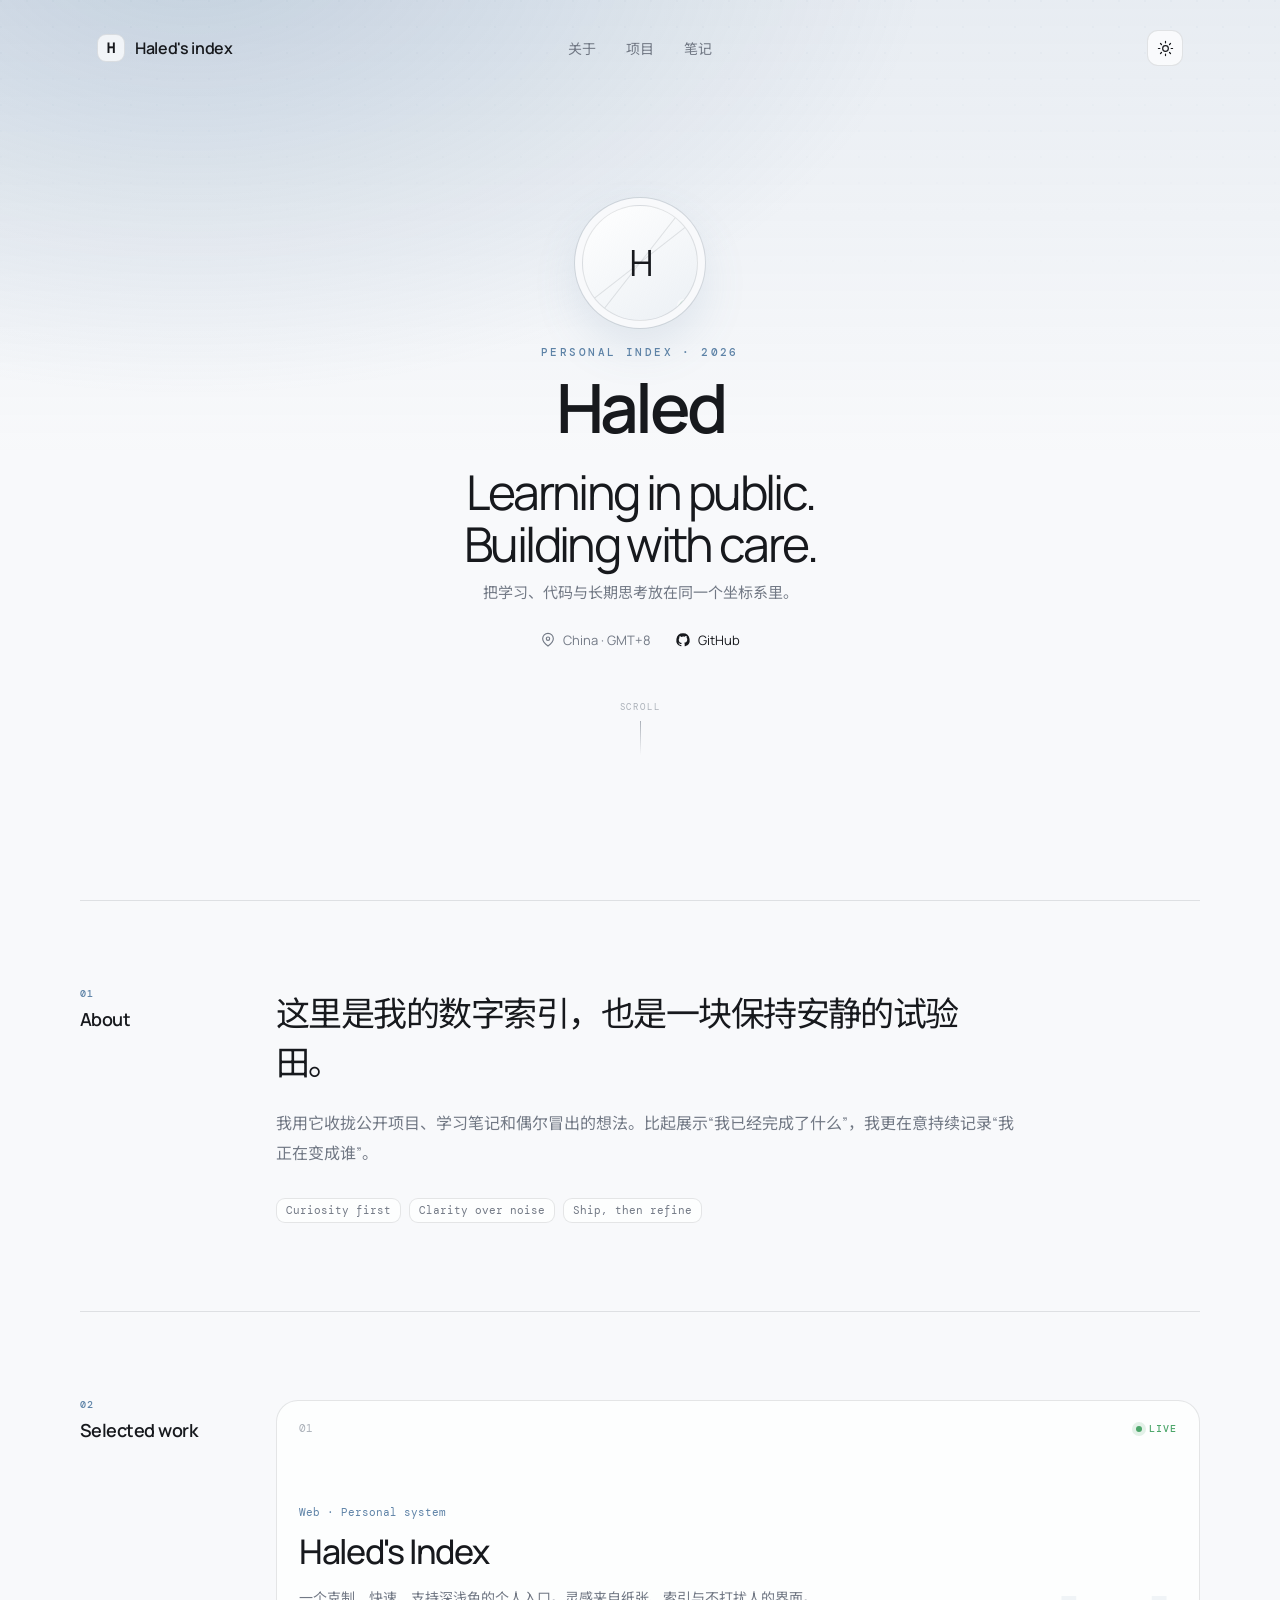
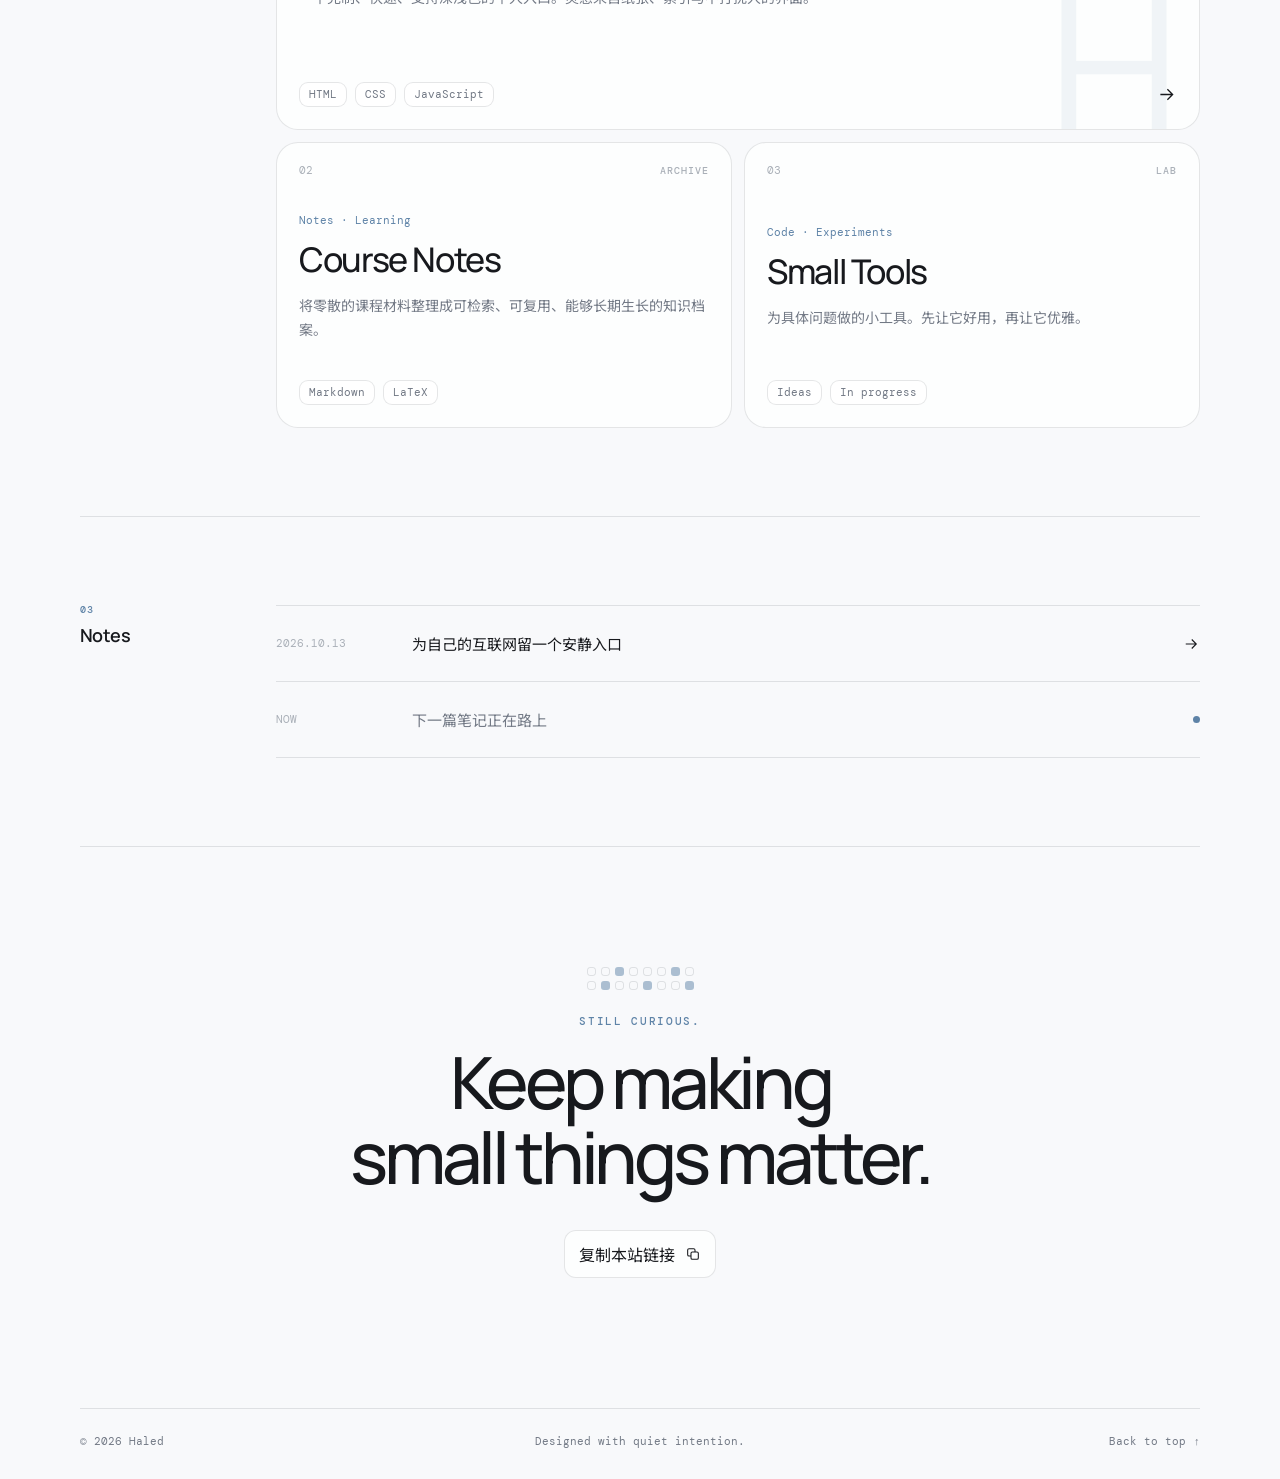
==== index.html @ 78f4e471 "Publish personal homepage" ====
<!doctype html>
<html lang="zh-CN">
  <head>
    <meta charset="UTF-8" />
    <meta name="viewport" content="width=device-width, initial-scale=1" />
    <meta name="color-scheme" content="light dark" />
    <meta name="theme-color" content="#f8f9fb" />
    <meta name="description" content="Haled 的个人主页：学习、代码与长期思考。" />
    <meta property="og:title" content="Haled's Index" />
    <meta property="og:description" content="把学习、代码与长期思考放在同一个坐标系里。" />
    <title>Haled's Index</title>
    <link rel="icon" href="./favicon.svg" type="image/svg+xml" />
    <link rel="stylesheet" href="./styles.css" />
  </head>
  <body>
    <div class="ambient" aria-hidden="true"></div>
    <div class="page-shell">
      <header class="site-header" id="site-header">
        <a class="brand" href="#top" aria-label="返回顶部">
          <span class="brand-mark">H</span>
          <span>Haled's index</span>
        </a>

        <nav class="nav" id="nav" aria-label="主导航">
          <a href="#about">关于</a>
          <a href="#work">项目</a>
          <a href="#notes">笔记</a>
        </nav>

        <div class="header-actions">
          <button class="icon-button" id="theme-toggle" type="button" aria-label="切换深浅色" title="切换深浅色">
            <svg class="sun" viewBox="0 0 24 24" aria-hidden="true"><circle cx="12" cy="12" r="4"/><path d="M12 2v2M12 20v2M4.93 4.93l1.42 1.42M17.66 17.66l1.41 1.41M2 12h2M20 12h2M4.93 19.07l1.42-1.42M17.66 6.34l1.41-1.41"/></svg>
            <svg class="moon" viewBox="0 0 24 24" aria-hidden="true"><path d="M20.3 15.6A8.5 8.5 0 0 1 8.4 3.7a8.5 8.5 0 1 0 11.9 11.9Z"/></svg>
          </button>
          <button class="menu-button" id="menu-toggle" type="button" aria-label="打开菜单" aria-expanded="false">
            <span></span><span></span>
          </button>
        </div>
      </header>

      <main id="top">
        <section class="hero reveal">
          <div class="portrait" aria-label="Haled 的字母头像">
            <span>H</span>
            <i></i>
          </div>
          <p class="eyebrow">PERSONAL INDEX · 2026</p>
          <h1>Haled</h1>
          <p class="hero-lead">Learning in public.<br />Building with care.</p>
          <p class="hero-cn">把学习、代码与长期思考放在同一个坐标系里。</p>
          <div class="hero-meta">
            <span>
              <svg viewBox="0 0 24 24" aria-hidden="true"><path d="M20 10c0 5-8 11-8 11S4 15 4 10a8 8 0 1 1 16 0Z"/><circle cx="12" cy="10" r="2.5"/></svg>
              China · GMT+8
            </span>
            <a href="https://github.com/Haojia-Du" target="_blank" rel="noreferrer">
              <svg viewBox="0 0 24 24" aria-hidden="true"><path d="M12 2a10 10 0 0 0-3.16 19.49c.5.09.68-.22.68-.48v-1.69c-2.78.6-3.37-1.18-3.37-1.18-.45-1.16-1.11-1.47-1.11-1.47-.91-.62.07-.61.07-.61 1 .07 1.53 1.03 1.53 1.03.9 1.53 2.35 1.09 2.92.83.09-.65.35-1.09.64-1.34-2.22-.25-4.55-1.11-4.55-4.94 0-1.09.39-1.98 1.03-2.68-.1-.25-.45-1.27.1-2.64 0 0 .84-.27 2.75 1.02A9.6 9.6 0 0 1 12 6.7c.85 0 1.71.12 2.51.34 1.91-1.29 2.75-1.02 2.75-1.02.55 1.37.2 2.39.1 2.64.64.7 1.03 1.59 1.03 2.68 0 3.84-2.34 4.68-4.57 4.93.36.31.68.92.68 1.86V21c0 .27.18.58.69.48A10 10 0 0 0 12 2Z"/></svg>
              GitHub
            </a>
          </div>
          <a class="scroll-cue" href="#about" aria-label="继续浏览">
            <span>SCROLL</span>
            <i></i>
          </a>
        </section>

        <section class="section reveal" id="about">
          <div class="section-label">
            <span>01</span>
            <h2>About</h2>
          </div>
          <div class="section-body about-copy">
            <p class="statement">这里是我的数字索引，也是一块保持安静的试验田。</p>
            <p>我用它收拢公开项目、学习笔记和偶尔冒出的想法。比起展示“我已经完成了什么”，我更在意持续记录“我正在变成谁”。</p>
            <div class="principles" aria-label="主页原则">
              <span>Curiosity first</span>
              <span>Clarity over noise</span>
              <span>Ship, then refine</span>
            </div>
          </div>
        </section>

        <section class="section reveal" id="work">
          <div class="section-label">
            <span>02</span>
            <h2>Selected work</h2>
          </div>
          <div class="section-body project-list">
            <a class="project-card featured" href="#top">
              <div class="project-topline">
                <span class="project-no">01</span>
                <span class="status"><i></i> LIVE</span>
              </div>
              <div>
                <p class="project-kicker">Web · Personal system</p>
                <h3>Haled's Index</h3>
                <p>一个克制、快速、支持深浅色的个人入口。灵感来自纸张、索引与不打扰人的界面。</p>
              </div>
              <div class="project-footer">
                <span>HTML</span><span>CSS</span><span>JavaScript</span>
                <svg viewBox="0 0 24 24" aria-hidden="true"><path d="M5 12h14M13 6l6 6-6 6"/></svg>
              </div>
            </a>

            <article class="project-card">
              <div class="project-topline"><span class="project-no">02</span><span class="status muted">ARCHIVE</span></div>
              <div>
                <p class="project-kicker">Notes · Learning</p>
                <h3>Course Notes</h3>
                <p>将零散的课程材料整理成可检索、可复用、能够长期生长的知识档案。</p>
              </div>
              <div class="project-footer"><span>Markdown</span><span>LaTeX</span></div>
            </article>

            <article class="project-card">
              <div class="project-topline"><span class="project-no">03</span><span class="status muted">LAB</span></div>
              <div>
                <p class="project-kicker">Code · Experiments</p>
                <h3>Small Tools</h3>
                <p>为具体问题做的小工具。先让它好用，再让它优雅。</p>
              </div>
              <div class="project-footer"><span>Ideas</span><span>In progress</span></div>
            </article>
          </div>
        </section>

        <section class="section reveal" id="notes">
          <div class="section-label">
            <span>03</span>
            <h2>Notes</h2>
          </div>
          <div class="section-body notes-wrap">
            <a class="note-row" href="#about">
              <time datetime="2026-10-13">2026.10.13</time>
              <span>为自己的互联网留一个安静入口</span>
              <svg viewBox="0 0 24 24" aria-hidden="true"><path d="M5 12h14M13 6l6 6-6 6"/></svg>
            </a>
            <div class="note-row placeholder">
              <time>NOW</time>
              <span>下一篇笔记正在路上</span>
              <span class="blink" aria-hidden="true"></span>
            </div>
          </div>
        </section>

        <section class="closing reveal">
          <div class="signal-grid" aria-hidden="true">
            <span></span><span></span><span></span><span></span><span></span><span></span><span></span><span></span>
            <span></span><span></span><span></span><span></span><span></span><span></span><span></span><span></span>
          </div>
          <p>Still curious.</p>
          <h2>Keep making<br />small things matter.</h2>
          <button class="copy-button" id="copy-link" type="button">
            <span>复制本站链接</span>
            <svg viewBox="0 0 24 24" aria-hidden="true"><rect x="9" y="9" width="11" height="11" rx="2"/><path d="M15 9V6a2 2 0 0 0-2-2H6a2 2 0 0 0-2 2v7a2 2 0 0 0 2 2h3"/></svg>
          </button>
        </section>
      </main>

      <footer>
        <p>© <span id="year"></span> Haled</p>
        <p>Designed with quiet intention.</p>
        <a href="#top">Back to top ↑</a>
      </footer>
    </div>
    <script src="./app.js"></script>
  </body>
</html>
---- styles.css ----
@import url('https://fonts.googleapis.com/css2?family=DM+Mono:wght@300;400;500&family=Manrope:wght@400;500;600&family=Noto+Sans+SC:wght@400;500;600&display=swap');

:root {
  --bg: #f8f9fb;
  --surface: rgba(255,255,255,.72);
  --surface-solid: #fff;
  --text: #17191d;
  --muted: #727985;
  --faint: #aab0b8;
  --line: rgba(26,30,36,.11);
  --soft: #eef1f4;
  --accent: #5e83a7;
  --accent-rgb: 94,131,167;
  --green: #4ca66a;
  --shadow: 0 18px 55px rgba(42,54,66,.08);
  --radius: 22px;
}

[data-theme="dark"] {
  --bg: #0b0d10;
  --surface: rgba(20,23,28,.72);
  --surface-solid: #14171c;
  --text: #f0f1f3;
  --muted: #a1a7b0;
  --faint: #686f79;
  --line: rgba(242,244,247,.12);
  --soft: #181c21;
  --accent: #82a9cc;
  --accent-rgb: 130,169,204;
  --green: #69c985;
  --shadow: 0 22px 70px rgba(0,0,0,.25);
}

* { box-sizing: border-box; }
html { scroll-behavior: smooth; }
body {
  margin: 0;
  min-width: 320px;
  background: var(--bg);
  color: var(--text);
  font-family: Manrope, "Noto Sans SC", system-ui, sans-serif;
  -webkit-font-smoothing: antialiased;
  transition: background .35s ease, color .35s ease;
}
body::before {
  content: "";
  position: fixed;
  inset: 0;
  pointer-events: none;
  background-image: radial-gradient(circle at 1px 1px, rgba(var(--accent-rgb),.09) 1px, transparent 0);
  background-size: 26px 26px;
  mask-image: linear-gradient(to bottom, black, transparent 34%);
  opacity: .38;
}
a { color: inherit; text-decoration: none; }
button { color: inherit; font: inherit; }
svg { display: block; }
.ambient {
  position: fixed;
  z-index: -1;
  inset: 0 0 auto;
  height: 68vh;
  background:
    radial-gradient(ellipse at 15% -10%, rgba(var(--accent-rgb),.27), transparent 48%),
    linear-gradient(to bottom, rgba(var(--accent-rgb),.1), transparent 75%);
  pointer-events: none;
}
.page-shell { width: min(1120px, calc(100% - 40px)); margin: 0 auto; }

.site-header {
  position: sticky;
  top: 16px;
  z-index: 20;
  height: 64px;
  display: grid;
  grid-template-columns: 1fr auto 1fr;
  align-items: center;
  margin-top: 16px;
  padding: 0 16px;
  border: 1px solid transparent;
  border-radius: 18px;
  transition: background .3s ease, border-color .3s ease, box-shadow .3s ease;
}
.site-header.scrolled {
  background: var(--surface);
  border-color: var(--line);
  box-shadow: var(--shadow);
  backdrop-filter: blur(18px) saturate(1.2);
}
.brand { display: inline-flex; align-items: center; gap: 10px; width: max-content; font-weight: 600; letter-spacing: -.02em; }
.brand-mark {
  display: grid;
  place-items: center;
  width: 28px;
  height: 28px;
  border: 1px solid var(--line);
  border-radius: 9px;
  background: var(--surface);
  font-family: "DM Mono", monospace;
  font-size: 13px;
}
.nav { display: flex; align-items: center; gap: 4px; }
.nav a { padding: 9px 13px; border-radius: 10px; color: var(--muted); font-size: 14px; transition: .2s ease; }
.nav a:hover { color: var(--text); background: var(--soft); }
.header-actions { justify-self: end; display: flex; gap: 8px; }
.icon-button, .menu-button {
  display: grid;
  place-items: center;
  width: 36px;
  height: 36px;
  padding: 0;
  border: 1px solid var(--line);
  border-radius: 11px;
  background: var(--surface);
  cursor: pointer;
  transition: .2s ease;
}
.icon-button:hover, .menu-button:hover { transform: translateY(-1px); background: var(--soft); }
.icon-button svg { width: 17px; height: 17px; fill: none; stroke: currentColor; stroke-width: 1.7; stroke-linecap: round; }
.icon-button .moon { display: none; }
[data-theme="dark"] .icon-button .sun { display: none; }
[data-theme="dark"] .icon-button .moon { display: block; }
.menu-button { display: none; position: relative; }
.menu-button span { position: absolute; width: 16px; height: 1px; background: currentColor; transition: .2s ease; }
.menu-button span:first-child { transform: translateY(-3px); }
.menu-button span:last-child { transform: translateY(3px); }
.menu-button[aria-expanded="true"] span:first-child { transform: rotate(45deg); }
.menu-button[aria-expanded="true"] span:last-child { transform: rotate(-45deg); }

.hero {
  min-height: calc(100vh - 80px);
  display: flex;
  flex-direction: column;
  align-items: center;
  justify-content: center;
  padding: 90px 20px 110px;
  text-align: center;
}
.portrait {
  position: relative;
  display: grid;
  place-items: center;
  width: 116px;
  height: 116px;
  margin-bottom: 26px;
  border: 1px solid var(--line);
  border-radius: 50%;
  background:
    linear-gradient(145deg, rgba(255,255,255,.78), rgba(var(--accent-rgb),.12)),
    var(--surface-solid);
  box-shadow: 0 0 0 7px var(--bg), 0 0 0 8px var(--line), 0 20px 50px rgba(var(--accent-rgb),.18);
  overflow: hidden;
}
.portrait::before { content: ""; position: absolute; width: 160%; height: 1px; background: var(--line); transform: rotate(-38deg); }
.portrait::after { content: ""; position: absolute; width: 1px; height: 160%; background: var(--line); transform: rotate(38deg); }
.portrait span { z-index: 1; font-family: "DM Mono", monospace; font-size: 38px; font-weight: 300; letter-spacing: -.08em; }
.portrait i { position: absolute; z-index: 2; right: 7px; bottom: 8px; width: 13px; height: 13px; border: 3px solid var(--bg); border-radius: 50%; background: var(--green); }
.eyebrow { margin: 0 0 15px; color: var(--accent); font: 500 11px/1 "DM Mono", monospace; letter-spacing: .22em; }
.hero h1 { margin: 0; font-size: clamp(38px, 6vw, 68px); line-height: 1; letter-spacing: -.055em; font-weight: 600; }
.hero-lead { margin: 25px 0 12px; font-size: clamp(26px, 4.4vw, 48px); line-height: 1.08; letter-spacing: -.055em; color: var(--text); }
.hero-cn { margin: 0; color: var(--muted); font-size: 15px; }
.hero-meta { display: flex; flex-wrap: wrap; justify-content: center; gap: 12px 24px; margin-top: 28px; color: var(--muted); font-size: 13px; }
.hero-meta span, .hero-meta a { display: inline-flex; align-items: center; gap: 7px; }
.hero-meta a { color: var(--text); transition: color .2s ease; }
.hero-meta a:hover { color: var(--accent); }
.hero-meta svg { width: 16px; height: 16px; fill: none; stroke: currentColor; stroke-width: 1.7; }
.hero-meta a svg { fill: currentColor; stroke: none; }
.scroll-cue { display: flex; flex-direction: column; align-items: center; gap: 9px; margin-top: 54px; color: var(--faint); font: 400 9px/1 "DM Mono", monospace; letter-spacing: .2em; }
.scroll-cue i { width: 1px; height: 34px; background: linear-gradient(var(--faint), transparent); animation: scrollPulse 1.8s ease-in-out infinite; }
@keyframes scrollPulse { 0%,100% { transform: scaleY(.55); transform-origin: top; opacity: .4; } 50% { transform: scaleY(1); opacity: 1; } }

.section {
  display: grid;
  grid-template-columns: 170px minmax(0, 1fr);
  gap: 26px;
  padding: 88px 0;
  border-top: 1px solid var(--line);
}
.section-label { display: flex; flex-direction: column; gap: 8px; }
.section-label span { color: var(--accent); font: 500 10px/1 "DM Mono", monospace; letter-spacing: .14em; }
.section-label h2 { margin: 0; font-size: 18px; letter-spacing: -.03em; font-weight: 600; }
.about-copy { max-width: 740px; }
.about-copy p { margin: 0; color: var(--muted); font-size: 16px; line-height: 1.9; }
.about-copy .statement { margin-bottom: 20px; color: var(--text); font-size: clamp(24px, 3vw, 34px); line-height: 1.45; letter-spacing: -.045em; }
.principles { display: flex; flex-wrap: wrap; gap: 8px; margin-top: 30px; }
.principles span, .project-footer span {
  padding: 6px 9px;
  border: 1px solid var(--line);
  border-radius: 9px;
  background: var(--surface);
  color: var(--muted);
  font: 400 11px/1 "DM Mono", monospace;
}

.project-list { display: grid; grid-template-columns: repeat(2, minmax(0, 1fr)); gap: 12px; }
.project-card {
  min-height: 286px;
  display: flex;
  flex-direction: column;
  justify-content: space-between;
  padding: 22px;
  border: 1px solid var(--line);
  border-radius: var(--radius);
  background: var(--surface);
  transition: transform .25s ease, border-color .25s ease, box-shadow .25s ease;
  overflow: hidden;
}
.project-card:hover { transform: translateY(-3px); border-color: rgba(var(--accent-rgb),.45); box-shadow: var(--shadow); }
.project-card.featured { grid-column: 1 / -1; min-height: 330px; position: relative; }
.project-card.featured::after {
  content: "H";
  position: absolute;
  right: 22px;
  bottom: -48px;
  color: rgba(var(--accent-rgb),.08);
  font: 300 210px/1 "DM Mono", monospace;
  pointer-events: none;
}
.project-topline, .project-footer { z-index: 1; display: flex; align-items: center; gap: 8px; }
.project-topline { justify-content: space-between; }
.project-no { color: var(--faint); font: 400 11px/1 "DM Mono", monospace; }
.status { display: inline-flex; align-items: center; gap: 7px; color: var(--green); font: 500 10px/1 "DM Mono", monospace; letter-spacing: .1em; }
.status i { width: 6px; height: 6px; border-radius: 50%; background: var(--green); box-shadow: 0 0 0 4px color-mix(in srgb, var(--green) 15%, transparent); }
.status.muted { color: var(--faint); }
.project-kicker { margin: 0 0 9px; color: var(--accent); font: 400 11px/1.2 "DM Mono", monospace; }
.project-card h3 { margin: 0 0 12px; font-size: clamp(22px, 3vw, 34px); letter-spacing: -.04em; font-weight: 500; }
.project-card p:not(.project-kicker) { max-width: 580px; margin: 0; color: var(--muted); font-size: 14px; line-height: 1.75; }
.project-footer { flex-wrap: wrap; }
.project-footer svg { margin-left: auto; width: 21px; fill: none; stroke: currentColor; stroke-width: 1.5; transition: transform .25s ease; }
.project-card:hover .project-footer svg { transform: translateX(4px); }

.notes-wrap { border-top: 1px solid var(--line); }
.note-row { display: grid; grid-template-columns: 116px 1fr auto; align-items: center; gap: 20px; min-height: 76px; border-bottom: 1px solid var(--line); transition: padding .2s ease, color .2s ease; }
.note-row:hover { padding: 0 10px; color: var(--accent); }
.note-row time { color: var(--faint); font: 400 11px/1 "DM Mono", monospace; }
.note-row > span { font-size: 15px; }
.note-row svg { width: 18px; fill: none; stroke: currentColor; stroke-width: 1.5; }
.note-row.placeholder { color: var(--muted); }
.blink { justify-self: center; width: 7px; height: 7px; border-radius: 50%; background: var(--accent); animation: blink 1.8s ease-in-out infinite; }
@keyframes blink { 50% { opacity: .25; } }

.closing { display: flex; flex-direction: column; align-items: center; padding: 120px 20px 130px; border-top: 1px solid var(--line); text-align: center; }
.signal-grid { display: grid; grid-template-columns: repeat(8, 9px); gap: 5px; margin-bottom: 26px; }
.signal-grid span { width: 9px; height: 9px; border: 1px solid var(--line); border-radius: 3px; }
.signal-grid span:nth-child(3), .signal-grid span:nth-child(7), .signal-grid span:nth-child(10), .signal-grid span:nth-child(13), .signal-grid span:nth-child(16) { background: rgba(var(--accent-rgb),.5); border-color: transparent; }
.closing > p { margin: 0 0 18px; color: var(--accent); font: 500 11px/1 "DM Mono", monospace; letter-spacing: .15em; text-transform: uppercase; }
.closing h2 { margin: 0; font-size: clamp(38px, 6vw, 72px); line-height: 1.03; letter-spacing: -.06em; font-weight: 500; }
.copy-button { display: inline-flex; align-items: center; gap: 10px; margin-top: 36px; padding: 11px 14px; border: 1px solid var(--line); border-radius: 12px; background: var(--surface); cursor: pointer; transition: .2s ease; }
.copy-button:hover { background: var(--soft); transform: translateY(-2px); }
.copy-button svg { width: 16px; fill: none; stroke: currentColor; stroke-width: 1.6; }
.copy-button.success { border-color: rgba(76,166,106,.5); color: var(--green); }

footer { display: grid; grid-template-columns: 1fr auto 1fr; align-items: center; gap: 20px; padding: 24px 0 30px; border-top: 1px solid var(--line); color: var(--muted); font: 400 11px/1.5 "DM Mono", monospace; }
footer p { margin: 0; }
footer p:nth-child(2) { text-align: center; }
footer a { justify-self: end; transition: color .2s ease; }
footer a:hover { color: var(--text); }

.reveal { opacity: 0; transform: translateY(18px); transition: opacity .75s cubic-bezier(.2,.7,.2,1), transform .75s cubic-bezier(.2,.7,.2,1); }
.reveal.visible { opacity: 1; transform: none; }

@media (max-width: 760px) {
  .page-shell { width: min(100% - 24px, 1120px); }
  .site-header { grid-template-columns: 1fr auto; height: 58px; top: 10px; margin-top: 10px; padding: 0 10px 0 12px; }
  .brand { font-size: 14px; }
  .nav {
    position: absolute;
    top: 64px;
    left: 0;
    right: 0;
    display: none;
    flex-direction: column;
    align-items: stretch;
    padding: 8px;
    border: 1px solid var(--line);
    border-radius: 16px;
    background: var(--surface-solid);
    box-shadow: var(--shadow);
  }
  .nav.open { display: flex; }
  .nav a { padding: 12px; }
  .menu-button { display: grid; }
  .hero { min-height: calc(100vh - 68px); padding: 88px 12px 72px; }
  .portrait { width: 96px; height: 96px; }
  .hero-lead { margin-top: 21px; }
  .section { grid-template-columns: 1fr; gap: 34px; padding: 72px 0; }
  .section-label { flex-direction: row; align-items: baseline; gap: 13px; }
  .project-list { grid-template-columns: 1fr; }
  .project-card.featured { grid-column: auto; }
  .project-card { min-height: 260px; padding: 19px; }
  .note-row { grid-template-columns: 84px 1fr auto; gap: 12px; }
  .closing { padding: 96px 10px 110px; }
  footer { grid-template-columns: 1fr auto; }
  footer p:nth-child(2) { display: none; }
}

@media (prefers-reduced-motion: reduce) {
  html { scroll-behavior: auto; }
  *, *::before, *::after { animation-duration: .01ms !important; animation-iteration-count: 1 !important; transition-duration: .01ms !important; }
  .reveal { opacity: 1; transform: none; }
}
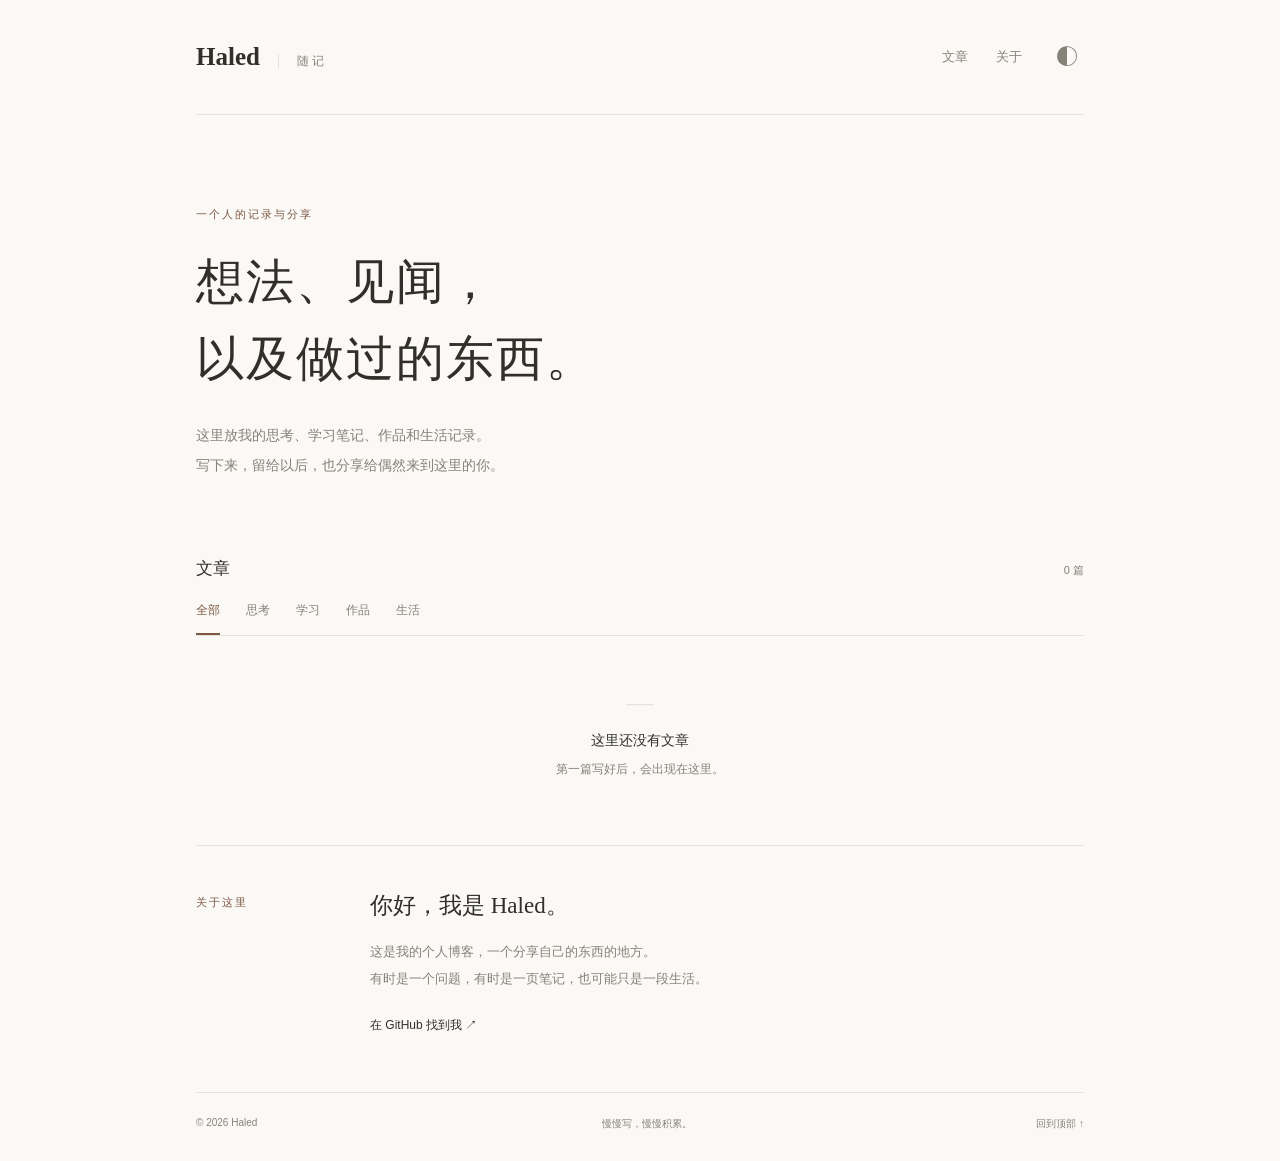
==== commit ca7f153a: "Redesign homepage as a Chinese personal blog" ====
--- a/index.html
+++ b/index.html
@@ -1,169 +1,3 @@
 <!doctype html>
-<html lang="zh-CN">
-  <head>
-    <meta charset="UTF-8" />
-    <meta name="viewport" content="width=device-width, initial-scale=1" />
-    <meta name="color-scheme" content="light dark" />
-    <meta name="theme-color" content="#f8f9fb" />
-    <meta name="description" content="Haled 的个人主页：学习、代码与长期思考。" />
-    <meta property="og:title" content="Haled's Index" />
-    <meta property="og:description" content="把学习、代码与长期思考放在同一个坐标系里。" />
-    <title>Haled's Index</title>
-    <link rel="icon" href="./favicon.svg" type="image/svg+xml" />
-    <link rel="stylesheet" href="./styles.css" />
-  </head>
-  <body>
-    <div class="ambient" aria-hidden="true"></div>
-    <div class="page-shell">
-      <header class="site-header" id="site-header">
-        <a class="brand" href="#top" aria-label="返回顶部">
-          <span class="brand-mark">H</span>
-          <span>Haled's index</span>
-        </a>
-
-        <nav class="nav" id="nav" aria-label="主导航">
-          <a href="#about">关于</a>
-          <a href="#work">项目</a>
-          <a href="#notes">笔记</a>
-        </nav>
-
-        <div class="header-actions">
-          <button class="icon-button" id="theme-toggle" type="button" aria-label="切换深浅色" title="切换深浅色">
-            <svg class="sun" viewBox="0 0 24 24" aria-hidden="true"><circle cx="12" cy="12" r="4"/><path d="M12 2v2M12 20v2M4.93 4.93l1.42 1.42M17.66 17.66l1.41 1.41M2 12h2M20 12h2M4.93 19.07l1.42-1.42M17.66 6.34l1.41-1.41"/></svg>
-            <svg class="moon" viewBox="0 0 24 24" aria-hidden="true"><path d="M20.3 15.6A8.5 8.5 0 0 1 8.4 3.7a8.5 8.5 0 1 0 11.9 11.9Z"/></svg>
-          </button>
-          <button class="menu-button" id="menu-toggle" type="button" aria-label="打开菜单" aria-expanded="false">
-            <span></span><span></span>
-          </button>
-        </div>
-      </header>
-
-      <main id="top">
-        <section class="hero reveal">
-          <div class="portrait" aria-label="Haled 的字母头像">
-            <span>H</span>
-            <i></i>
-          </div>
-          <p class="eyebrow">PERSONAL INDEX · 2026</p>
-          <h1>Haled</h1>
-          <p class="hero-lead">Learning in public.<br />Building with care.</p>
-          <p class="hero-cn">把学习、代码与长期思考放在同一个坐标系里。</p>
-          <div class="hero-meta">
-            <span>
-              <svg viewBox="0 0 24 24" aria-hidden="true"><path d="M20 10c0 5-8 11-8 11S4 15 4 10a8 8 0 1 1 16 0Z"/><circle cx="12" cy="10" r="2.5"/></svg>
-              China · GMT+8
-            </span>
-            <a href="https://github.com/Haojia-Du" target="_blank" rel="noreferrer">
-              <svg viewBox="0 0 24 24" aria-hidden="true"><path d="M12 2a10 10 0 0 0-3.16 19.49c.5.09.68-.22.68-.48v-1.69c-2.78.6-3.37-1.18-3.37-1.18-.45-1.16-1.11-1.47-1.11-1.47-.91-.62.07-.61.07-.61 1 .07 1.53 1.03 1.53 1.03.9 1.53 2.35 1.09 2.92.83.09-.65.35-1.09.64-1.34-2.22-.25-4.55-1.11-4.55-4.94 0-1.09.39-1.98 1.03-2.68-.1-.25-.45-1.27.1-2.64 0 0 .84-.27 2.75 1.02A9.6 9.6 0 0 1 12 6.7c.85 0 1.71.12 2.51.34 1.91-1.29 2.75-1.02 2.75-1.02.55 1.37.2 2.39.1 2.64.64.7 1.03 1.59 1.03 2.68 0 3.84-2.34 4.68-4.57 4.93.36.31.68.92.68 1.86V21c0 .27.18.58.69.48A10 10 0 0 0 12 2Z"/></svg>
-              GitHub
-            </a>
-          </div>
-          <a class="scroll-cue" href="#about" aria-label="继续浏览">
-            <span>SCROLL</span>
-            <i></i>
-          </a>
-        </section>
-
-        <section class="section reveal" id="about">
-          <div class="section-label">
-            <span>01</span>
-            <h2>About</h2>
-          </div>
-          <div class="section-body about-copy">
-            <p class="statement">这里是我的数字索引，也是一块保持安静的试验田。</p>
-            <p>我用它收拢公开项目、学习笔记和偶尔冒出的想法。比起展示“我已经完成了什么”，我更在意持续记录“我正在变成谁”。</p>
-            <div class="principles" aria-label="主页原则">
-              <span>Curiosity first</span>
-              <span>Clarity over noise</span>
-              <span>Ship, then refine</span>
-            </div>
-          </div>
-        </section>
-
-        <section class="section reveal" id="work">
-          <div class="section-label">
-            <span>02</span>
-            <h2>Selected work</h2>
-          </div>
-          <div class="section-body project-list">
-            <a class="project-card featured" href="#top">
-              <div class="project-topline">
-                <span class="project-no">01</span>
-                <span class="status"><i></i> LIVE</span>
-              </div>
-              <div>
-                <p class="project-kicker">Web · Personal system</p>
-                <h3>Haled's Index</h3>
-                <p>一个克制、快速、支持深浅色的个人入口。灵感来自纸张、索引与不打扰人的界面。</p>
-              </div>
-              <div class="project-footer">
-                <span>HTML</span><span>CSS</span><span>JavaScript</span>
-                <svg viewBox="0 0 24 24" aria-hidden="true"><path d="M5 12h14M13 6l6 6-6 6"/></svg>
-              </div>
-            </a>
-
-            <article class="project-card">
-              <div class="project-topline"><span class="project-no">02</span><span class="status muted">ARCHIVE</span></div>
-              <div>
-                <p class="project-kicker">Notes · Learning</p>
-                <h3>Course Notes</h3>
-                <p>将零散的课程材料整理成可检索、可复用、能够长期生长的知识档案。</p>
-              </div>
-              <div class="project-footer"><span>Markdown</span><span>LaTeX</span></div>
-            </article>
-
-            <article class="project-card">
-              <div class="project-topline"><span class="project-no">03</span><span class="status muted">LAB</span></div>
-              <div>
-                <p class="project-kicker">Code · Experiments</p>
-                <h3>Small Tools</h3>
-                <p>为具体问题做的小工具。先让它好用，再让它优雅。</p>
-              </div>
-              <div class="project-footer"><span>Ideas</span><span>In progress</span></div>
-            </article>
-          </div>
-        </section>
-
-        <section class="section reveal" id="notes">
-          <div class="section-label">
-            <span>03</span>
-            <h2>Notes</h2>
-          </div>
-          <div class="section-body notes-wrap">
-            <a class="note-row" href="#about">
-              <time datetime="2026-10-13">2026.10.13</time>
-              <span>为自己的互联网留一个安静入口</span>
-              <svg viewBox="0 0 24 24" aria-hidden="true"><path d="M5 12h14M13 6l6 6-6 6"/></svg>
-            </a>
-            <div class="note-row placeholder">
-              <time>NOW</time>
-              <span>下一篇笔记正在路上</span>
-              <span class="blink" aria-hidden="true"></span>
-            </div>
-          </div>
-        </section>
-
-        <section class="closing reveal">
-          <div class="signal-grid" aria-hidden="true">
-            <span></span><span></span><span></span><span></span><span></span><span></span><span></span><span></span>
-            <span></span><span></span><span></span><span></span><span></span><span></span><span></span><span></span>
-          </div>
-          <p>Still curious.</p>
-          <h2>Keep making<br />small things matter.</h2>
-          <button class="copy-button" id="copy-link" type="button">
-            <span>复制本站链接</span>
-            <svg viewBox="0 0 24 24" aria-hidden="true"><rect x="9" y="9" width="11" height="11" rx="2"/><path d="M15 9V6a2 2 0 0 0-2-2H6a2 2 0 0 0-2 2v7a2 2 0 0 0 2 2h3"/></svg>
-          </button>
-        </section>
-      </main>
-
-      <footer>
-        <p>© <span id="year"></span> Haled</p>
-        <p>Designed with quiet intention.</p>
-        <a href="#top">Back to top ↑</a>
-      </footer>
-    </div>
-    <script src="./app.js"></script>
-  </body>
-</html>
-
+<html lang="zh-CN"><head><meta charset="utf-8"><meta name="viewport" content="width=device-width,initial-scale=1"><meta name="description" content="Haled 的个人博客，分享思考、学习、作品与生活。"><title>Haled · 随记</title><link rel="icon" href="./favicon.svg"><link rel="stylesheet" href="./styles.css"></head>
+<body><div class="layout"><header><a class="brand" href="#">Haled<span>随记</span></a><nav aria-label="主导航"><a href="#writing">文章</a><a href="#about">关于</a><button id="theme-toggle" aria-label="切换深浅色">◐</button></nav></header><main><section class="intro"><p class="small">一个人的记录与分享</p><h1>想法、见闻，<br>以及做过的东西。</h1><p class="description">这里放我的思考、学习笔记、作品和生活记录。<br>写下来，留给以后，也分享给偶然来到这里的你。</p></section><section id="writing"><div class="section-heading"><h2>文章</h2><span>0 篇</span></div><div class="filters" role="group" aria-label="文章分类"><button class="active" data-category="全部" aria-pressed="true">全部</button><button data-category="思考" aria-pressed="false">思考</button><button data-category="学习" aria-pressed="false">学习</button><button data-category="作品" aria-pressed="false">作品</button><button data-category="生活" aria-pressed="false">生活</button></div><div aria-live="polite" class="empty"><span>—</span><h3>这里还没有文章</h3><p>第一篇写好后，会出现在这里。</p></div></section><section id="about" class="about"><span class="small">关于这里</span><div><h2>你好，我是 Haled。</h2><p>这是我的个人博客，一个分享自己的东西的地方。<br>有时是一个问题，有时是一页笔记，也可能只是一段生活。</p><a class="external" href="https://github.com/Haojia-Du" target="_blank" rel="noreferrer">在 GitHub 找到我 ↗</a></div></section></main><footer><span>© <span id="year">2026</span> Haled</span><span>慢慢写，慢慢积累。</span><a href="#">回到顶部 ↑</a></footer></div><script src="./app.js"></script></body></html>
--- a/styles.css
+++ b/styles.css
@@ -1,302 +1 @@
-@import url('https://fonts.googleapis.com/css2?family=DM+Mono:wght@300;400;500&family=Manrope:wght@400;500;600&family=Noto+Sans+SC:wght@400;500;600&display=swap');
-
-:root {
-  --bg: #f8f9fb;
-  --surface: rgba(255,255,255,.72);
-  --surface-solid: #fff;
-  --text: #17191d;
-  --muted: #727985;
-  --faint: #aab0b8;
-  --line: rgba(26,30,36,.11);
-  --soft: #eef1f4;
-  --accent: #5e83a7;
-  --accent-rgb: 94,131,167;
-  --green: #4ca66a;
-  --shadow: 0 18px 55px rgba(42,54,66,.08);
-  --radius: 22px;
-}
-
-[data-theme="dark"] {
-  --bg: #0b0d10;
-  --surface: rgba(20,23,28,.72);
-  --surface-solid: #14171c;
-  --text: #f0f1f3;
-  --muted: #a1a7b0;
-  --faint: #686f79;
-  --line: rgba(242,244,247,.12);
-  --soft: #181c21;
-  --accent: #82a9cc;
-  --accent-rgb: 130,169,204;
-  --green: #69c985;
-  --shadow: 0 22px 70px rgba(0,0,0,.25);
-}
-
-* { box-sizing: border-box; }
-html { scroll-behavior: smooth; }
-body {
-  margin: 0;
-  min-width: 320px;
-  background: var(--bg);
-  color: var(--text);
-  font-family: Manrope, "Noto Sans SC", system-ui, sans-serif;
-  -webkit-font-smoothing: antialiased;
-  transition: background .35s ease, color .35s ease;
-}
-body::before {
-  content: "";
-  position: fixed;
-  inset: 0;
-  pointer-events: none;
-  background-image: radial-gradient(circle at 1px 1px, rgba(var(--accent-rgb),.09) 1px, transparent 0);
-  background-size: 26px 26px;
-  mask-image: linear-gradient(to bottom, black, transparent 34%);
-  opacity: .38;
-}
-a { color: inherit; text-decoration: none; }
-button { color: inherit; font: inherit; }
-svg { display: block; }
-.ambient {
-  position: fixed;
-  z-index: -1;
-  inset: 0 0 auto;
-  height: 68vh;
-  background:
-    radial-gradient(ellipse at 15% -10%, rgba(var(--accent-rgb),.27), transparent 48%),
-    linear-gradient(to bottom, rgba(var(--accent-rgb),.1), transparent 75%);
-  pointer-events: none;
-}
-.page-shell { width: min(1120px, calc(100% - 40px)); margin: 0 auto; }
-
-.site-header {
-  position: sticky;
-  top: 16px;
-  z-index: 20;
-  height: 64px;
-  display: grid;
-  grid-template-columns: 1fr auto 1fr;
-  align-items: center;
-  margin-top: 16px;
-  padding: 0 16px;
-  border: 1px solid transparent;
-  border-radius: 18px;
-  transition: background .3s ease, border-color .3s ease, box-shadow .3s ease;
-}
-.site-header.scrolled {
-  background: var(--surface);
-  border-color: var(--line);
-  box-shadow: var(--shadow);
-  backdrop-filter: blur(18px) saturate(1.2);
-}
-.brand { display: inline-flex; align-items: center; gap: 10px; width: max-content; font-weight: 600; letter-spacing: -.02em; }
-.brand-mark {
-  display: grid;
-  place-items: center;
-  width: 28px;
-  height: 28px;
-  border: 1px solid var(--line);
-  border-radius: 9px;
-  background: var(--surface);
-  font-family: "DM Mono", monospace;
-  font-size: 13px;
-}
-.nav { display: flex; align-items: center; gap: 4px; }
-.nav a { padding: 9px 13px; border-radius: 10px; color: var(--muted); font-size: 14px; transition: .2s ease; }
-.nav a:hover { color: var(--text); background: var(--soft); }
-.header-actions { justify-self: end; display: flex; gap: 8px; }
-.icon-button, .menu-button {
-  display: grid;
-  place-items: center;
-  width: 36px;
-  height: 36px;
-  padding: 0;
-  border: 1px solid var(--line);
-  border-radius: 11px;
-  background: var(--surface);
-  cursor: pointer;
-  transition: .2s ease;
-}
-.icon-button:hover, .menu-button:hover { transform: translateY(-1px); background: var(--soft); }
-.icon-button svg { width: 17px; height: 17px; fill: none; stroke: currentColor; stroke-width: 1.7; stroke-linecap: round; }
-.icon-button .moon { display: none; }
-[data-theme="dark"] .icon-button .sun { display: none; }
-[data-theme="dark"] .icon-button .moon { display: block; }
-.menu-button { display: none; position: relative; }
-.menu-button span { position: absolute; width: 16px; height: 1px; background: currentColor; transition: .2s ease; }
-.menu-button span:first-child { transform: translateY(-3px); }
-.menu-button span:last-child { transform: translateY(3px); }
-.menu-button[aria-expanded="true"] span:first-child { transform: rotate(45deg); }
-.menu-button[aria-expanded="true"] span:last-child { transform: rotate(-45deg); }
-
-.hero {
-  min-height: calc(100vh - 80px);
-  display: flex;
-  flex-direction: column;
-  align-items: center;
-  justify-content: center;
-  padding: 90px 20px 110px;
-  text-align: center;
-}
-.portrait {
-  position: relative;
-  display: grid;
-  place-items: center;
-  width: 116px;
-  height: 116px;
-  margin-bottom: 26px;
-  border: 1px solid var(--line);
-  border-radius: 50%;
-  background:
-    linear-gradient(145deg, rgba(255,255,255,.78), rgba(var(--accent-rgb),.12)),
-    var(--surface-solid);
-  box-shadow: 0 0 0 7px var(--bg), 0 0 0 8px var(--line), 0 20px 50px rgba(var(--accent-rgb),.18);
-  overflow: hidden;
-}
-.portrait::before { content: ""; position: absolute; width: 160%; height: 1px; background: var(--line); transform: rotate(-38deg); }
-.portrait::after { content: ""; position: absolute; width: 1px; height: 160%; background: var(--line); transform: rotate(38deg); }
-.portrait span { z-index: 1; font-family: "DM Mono", monospace; font-size: 38px; font-weight: 300; letter-spacing: -.08em; }
-.portrait i { position: absolute; z-index: 2; right: 7px; bottom: 8px; width: 13px; height: 13px; border: 3px solid var(--bg); border-radius: 50%; background: var(--green); }
-.eyebrow { margin: 0 0 15px; color: var(--accent); font: 500 11px/1 "DM Mono", monospace; letter-spacing: .22em; }
-.hero h1 { margin: 0; font-size: clamp(38px, 6vw, 68px); line-height: 1; letter-spacing: -.055em; font-weight: 600; }
-.hero-lead { margin: 25px 0 12px; font-size: clamp(26px, 4.4vw, 48px); line-height: 1.08; letter-spacing: -.055em; color: var(--text); }
-.hero-cn { margin: 0; color: var(--muted); font-size: 15px; }
-.hero-meta { display: flex; flex-wrap: wrap; justify-content: center; gap: 12px 24px; margin-top: 28px; color: var(--muted); font-size: 13px; }
-.hero-meta span, .hero-meta a { display: inline-flex; align-items: center; gap: 7px; }
-.hero-meta a { color: var(--text); transition: color .2s ease; }
-.hero-meta a:hover { color: var(--accent); }
-.hero-meta svg { width: 16px; height: 16px; fill: none; stroke: currentColor; stroke-width: 1.7; }
-.hero-meta a svg { fill: currentColor; stroke: none; }
-.scroll-cue { display: flex; flex-direction: column; align-items: center; gap: 9px; margin-top: 54px; color: var(--faint); font: 400 9px/1 "DM Mono", monospace; letter-spacing: .2em; }
-.scroll-cue i { width: 1px; height: 34px; background: linear-gradient(var(--faint), transparent); animation: scrollPulse 1.8s ease-in-out infinite; }
-@keyframes scrollPulse { 0%,100% { transform: scaleY(.55); transform-origin: top; opacity: .4; } 50% { transform: scaleY(1); opacity: 1; } }
-
-.section {
-  display: grid;
-  grid-template-columns: 170px minmax(0, 1fr);
-  gap: 26px;
-  padding: 88px 0;
-  border-top: 1px solid var(--line);
-}
-.section-label { display: flex; flex-direction: column; gap: 8px; }
-.section-label span { color: var(--accent); font: 500 10px/1 "DM Mono", monospace; letter-spacing: .14em; }
-.section-label h2 { margin: 0; font-size: 18px; letter-spacing: -.03em; font-weight: 600; }
-.about-copy { max-width: 740px; }
-.about-copy p { margin: 0; color: var(--muted); font-size: 16px; line-height: 1.9; }
-.about-copy .statement { margin-bottom: 20px; color: var(--text); font-size: clamp(24px, 3vw, 34px); line-height: 1.45; letter-spacing: -.045em; }
-.principles { display: flex; flex-wrap: wrap; gap: 8px; margin-top: 30px; }
-.principles span, .project-footer span {
-  padding: 6px 9px;
-  border: 1px solid var(--line);
-  border-radius: 9px;
-  background: var(--surface);
-  color: var(--muted);
-  font: 400 11px/1 "DM Mono", monospace;
-}
-
-.project-list { display: grid; grid-template-columns: repeat(2, minmax(0, 1fr)); gap: 12px; }
-.project-card {
-  min-height: 286px;
-  display: flex;
-  flex-direction: column;
-  justify-content: space-between;
-  padding: 22px;
-  border: 1px solid var(--line);
-  border-radius: var(--radius);
-  background: var(--surface);
-  transition: transform .25s ease, border-color .25s ease, box-shadow .25s ease;
-  overflow: hidden;
-}
-.project-card:hover { transform: translateY(-3px); border-color: rgba(var(--accent-rgb),.45); box-shadow: var(--shadow); }
-.project-card.featured { grid-column: 1 / -1; min-height: 330px; position: relative; }
-.project-card.featured::after {
-  content: "H";
-  position: absolute;
-  right: 22px;
-  bottom: -48px;
-  color: rgba(var(--accent-rgb),.08);
-  font: 300 210px/1 "DM Mono", monospace;
-  pointer-events: none;
-}
-.project-topline, .project-footer { z-index: 1; display: flex; align-items: center; gap: 8px; }
-.project-topline { justify-content: space-between; }
-.project-no { color: var(--faint); font: 400 11px/1 "DM Mono", monospace; }
-.status { display: inline-flex; align-items: center; gap: 7px; color: var(--green); font: 500 10px/1 "DM Mono", monospace; letter-spacing: .1em; }
-.status i { width: 6px; height: 6px; border-radius: 50%; background: var(--green); box-shadow: 0 0 0 4px color-mix(in srgb, var(--green) 15%, transparent); }
-.status.muted { color: var(--faint); }
-.project-kicker { margin: 0 0 9px; color: var(--accent); font: 400 11px/1.2 "DM Mono", monospace; }
-.project-card h3 { margin: 0 0 12px; font-size: clamp(22px, 3vw, 34px); letter-spacing: -.04em; font-weight: 500; }
-.project-card p:not(.project-kicker) { max-width: 580px; margin: 0; color: var(--muted); font-size: 14px; line-height: 1.75; }
-.project-footer { flex-wrap: wrap; }
-.project-footer svg { margin-left: auto; width: 21px; fill: none; stroke: currentColor; stroke-width: 1.5; transition: transform .25s ease; }
-.project-card:hover .project-footer svg { transform: translateX(4px); }
-
-.notes-wrap { border-top: 1px solid var(--line); }
-.note-row { display: grid; grid-template-columns: 116px 1fr auto; align-items: center; gap: 20px; min-height: 76px; border-bottom: 1px solid var(--line); transition: padding .2s ease, color .2s ease; }
-.note-row:hover { padding: 0 10px; color: var(--accent); }
-.note-row time { color: var(--faint); font: 400 11px/1 "DM Mono", monospace; }
-.note-row > span { font-size: 15px; }
-.note-row svg { width: 18px; fill: none; stroke: currentColor; stroke-width: 1.5; }
-.note-row.placeholder { color: var(--muted); }
-.blink { justify-self: center; width: 7px; height: 7px; border-radius: 50%; background: var(--accent); animation: blink 1.8s ease-in-out infinite; }
-@keyframes blink { 50% { opacity: .25; } }
-
-.closing { display: flex; flex-direction: column; align-items: center; padding: 120px 20px 130px; border-top: 1px solid var(--line); text-align: center; }
-.signal-grid { display: grid; grid-template-columns: repeat(8, 9px); gap: 5px; margin-bottom: 26px; }
-.signal-grid span { width: 9px; height: 9px; border: 1px solid var(--line); border-radius: 3px; }
-.signal-grid span:nth-child(3), .signal-grid span:nth-child(7), .signal-grid span:nth-child(10), .signal-grid span:nth-child(13), .signal-grid span:nth-child(16) { background: rgba(var(--accent-rgb),.5); border-color: transparent; }
-.closing > p { margin: 0 0 18px; color: var(--accent); font: 500 11px/1 "DM Mono", monospace; letter-spacing: .15em; text-transform: uppercase; }
-.closing h2 { margin: 0; font-size: clamp(38px, 6vw, 72px); line-height: 1.03; letter-spacing: -.06em; font-weight: 500; }
-.copy-button { display: inline-flex; align-items: center; gap: 10px; margin-top: 36px; padding: 11px 14px; border: 1px solid var(--line); border-radius: 12px; background: var(--surface); cursor: pointer; transition: .2s ease; }
-.copy-button:hover { background: var(--soft); transform: translateY(-2px); }
-.copy-button svg { width: 16px; fill: none; stroke: currentColor; stroke-width: 1.6; }
-.copy-button.success { border-color: rgba(76,166,106,.5); color: var(--green); }
-
-footer { display: grid; grid-template-columns: 1fr auto 1fr; align-items: center; gap: 20px; padding: 24px 0 30px; border-top: 1px solid var(--line); color: var(--muted); font: 400 11px/1.5 "DM Mono", monospace; }
-footer p { margin: 0; }
-footer p:nth-child(2) { text-align: center; }
-footer a { justify-self: end; transition: color .2s ease; }
-footer a:hover { color: var(--text); }
-
-.reveal { opacity: 0; transform: translateY(18px); transition: opacity .75s cubic-bezier(.2,.7,.2,1), transform .75s cubic-bezier(.2,.7,.2,1); }
-.reveal.visible { opacity: 1; transform: none; }
-
-@media (max-width: 760px) {
-  .page-shell { width: min(100% - 24px, 1120px); }
-  .site-header { grid-template-columns: 1fr auto; height: 58px; top: 10px; margin-top: 10px; padding: 0 10px 0 12px; }
-  .brand { font-size: 14px; }
-  .nav {
-    position: absolute;
-    top: 64px;
-    left: 0;
-    right: 0;
-    display: none;
-    flex-direction: column;
-    align-items: stretch;
-    padding: 8px;
-    border: 1px solid var(--line);
-    border-radius: 16px;
-    background: var(--surface-solid);
-    box-shadow: var(--shadow);
-  }
-  .nav.open { display: flex; }
-  .nav a { padding: 12px; }
-  .menu-button { display: grid; }
-  .hero { min-height: calc(100vh - 68px); padding: 88px 12px 72px; }
-  .portrait { width: 96px; height: 96px; }
-  .hero-lead { margin-top: 21px; }
-  .section { grid-template-columns: 1fr; gap: 34px; padding: 72px 0; }
-  .section-label { flex-direction: row; align-items: baseline; gap: 13px; }
-  .project-list { grid-template-columns: 1fr; }
-  .project-card.featured { grid-column: auto; }
-  .project-card { min-height: 260px; padding: 19px; }
-  .note-row { grid-template-columns: 84px 1fr auto; gap: 12px; }
-  .closing { padding: 96px 10px 110px; }
-  footer { grid-template-columns: 1fr auto; }
-  footer p:nth-child(2) { display: none; }
-}
-
-@media (prefers-reduced-motion: reduce) {
-  html { scroll-behavior: auto; }
-  *, *::before, *::after { animation-duration: .01ms !important; animation-iteration-count: 1 !important; transition-duration: .01ms !important; }
-  .reveal { opacity: 1; transform: none; }
-}
-
+:root{--bg:#faf9f6;--ink:#302f2a;--muted:#858279;--line:#e5e2da;--accent:#7d5743;color-scheme:light}*{box-sizing:border-box}html{scroll-behavior:smooth}body{margin:0;background:var(--bg);color:var(--ink);font-family:"Microsoft YaHei","PingFang SC",sans-serif;-webkit-font-smoothing:antialiased}a{color:inherit;text-decoration:none}button{font:inherit;color:inherit;cursor:pointer}a:focus-visible,button:focus-visible{outline:2px solid var(--accent);outline-offset:5px}.layout{max-width:960px;margin:auto;padding:0 36px}header{display:flex;justify-content:space-between;align-items:center;padding:40px 0;border-bottom:1px solid var(--line)}.brand{font:600 25px Georgia,serif}.brand span{font:12px sans-serif;letter-spacing:3px;margin-left:18px;padding-left:18px;border-left:1px solid var(--line);color:var(--muted)}nav{display:flex;align-items:center;gap:28px;font-size:13px;color:var(--muted)}nav a:hover,.external:hover{color:var(--accent)}#theme-toggle{background:none;border:0;font-size:22px;padding:2px 6px}.intro{padding:92px 0 76px}.small{font-size:11px;letter-spacing:2px;color:var(--accent);margin:0}h1{font-family:"Songti SC","STSong","SimSun",serif;font-size:clamp(34px,5vw,48px);font-weight:400;letter-spacing:2px;line-height:1.6;margin:22px 0}.description{font-size:14px;color:var(--muted);line-height:2.2;margin:0}.section-heading{display:flex;align-items:baseline;justify-content:space-between}.section-heading h2{font-size:17px;font-weight:500;margin:0}.section-heading>span{font-size:11px;color:var(--muted)}.filters{display:flex;gap:26px;border-bottom:1px solid var(--line);margin-top:22px}.filters button{border:0;border-bottom:2px solid transparent;background:none;padding:0 0 14px;color:var(--muted);font-size:12px}.filters button.active{color:var(--accent);border-bottom-color:var(--accent)}.empty{padding:52px 0 64px;text-align:center}.empty>span{font:26px Georgia,serif;color:var(--line)}.empty h3{font-size:14px;font-weight:400;margin:14px 0 8px}.empty p{font-size:12px;color:var(--muted);margin:0;line-height:1.9}.about{display:grid;grid-template-columns:150px 1fr;gap:24px;border-top:1px solid var(--line);padding:44px 0 58px}.about>.small{padding-top:5px}.about h2{font-family:"Songti SC","SimSun",serif;font-size:23px;font-weight:400;margin:0 0 17px}.about p{font-size:13px;line-height:2.1;color:var(--muted);margin:0 0 22px}.external{font-size:12px}footer{border-top:1px solid var(--line);display:flex;justify-content:space-between;gap:20px;padding:24px 0 30px;color:var(--muted);font-size:10px}body.dark{--bg:#191a18;--ink:#e5e1d7;--muted:#a09e94;--line:#35362f;--accent:#c4a08a;color-scheme:dark}@media(max-width:600px){.layout{padding:0 24px}header{padding:26px 0}nav{gap:18px}.brand{font-size:23px}.brand span{margin-left:12px;padding-left:12px}.intro{padding:62px 0 54px}h1{font-size:34px;letter-spacing:1px}.description{font-size:13px}.about{grid-template-columns:1fr;gap:23px;padding:34px 0 42px}.filters{gap:25px}footer>span:nth-child(2){display:none}.empty{padding:44px 0 52px}}@media(prefers-reduced-motion:reduce){html{scroll-behavior:auto}}
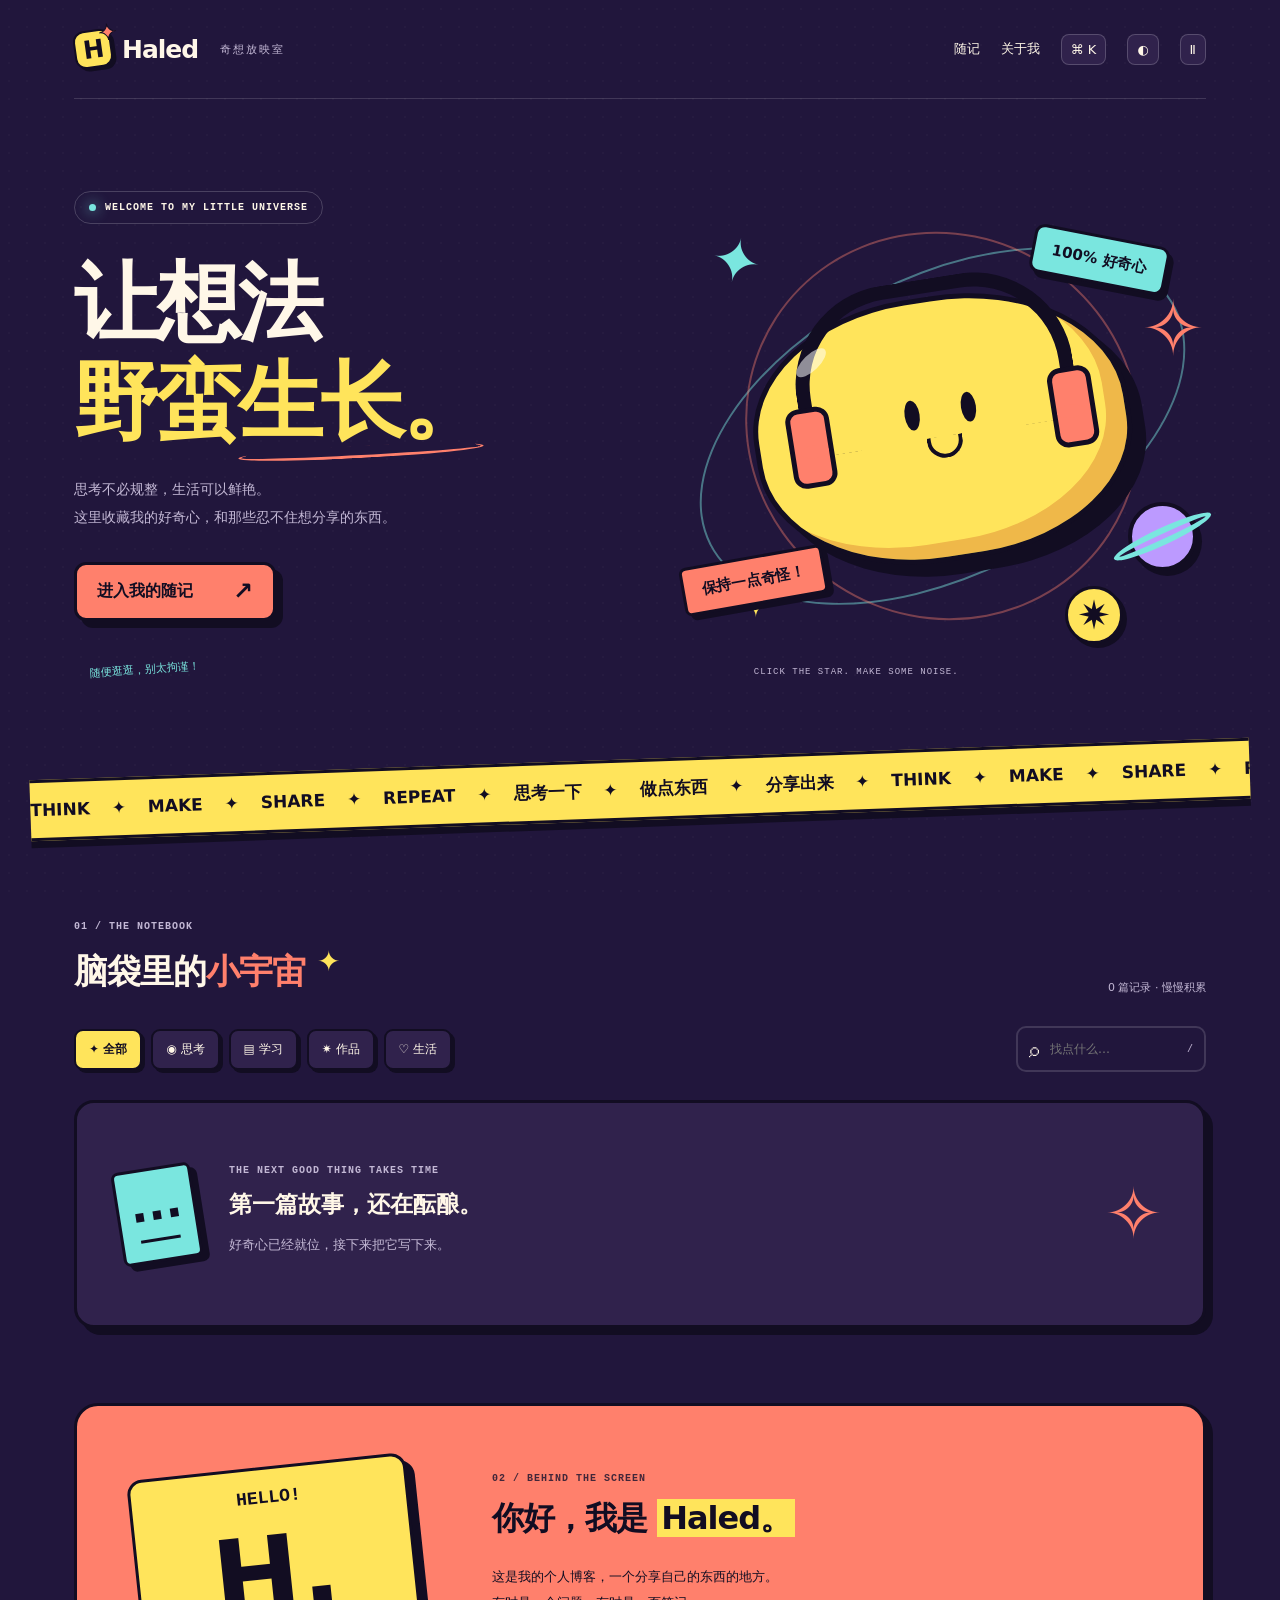
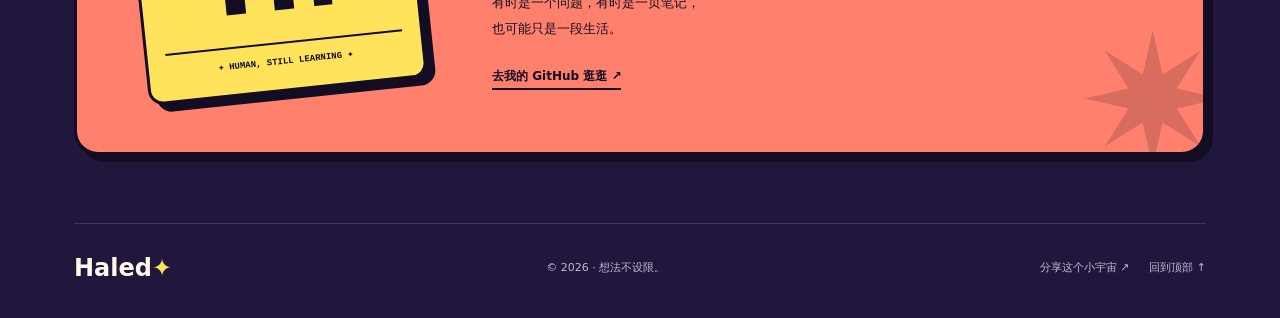
==== commit c49a7424: "Add colorful cartoon homepage and interactive navigation" ====
--- a/index.html
+++ b/index.html
@@ -1,3 +1,10 @@
 <!doctype html>
-<html lang="zh-CN"><head><meta charset="utf-8"><meta name="viewport" content="width=device-width,initial-scale=1"><meta name="description" content="Haled 的个人博客，分享思考、学习、作品与生活。"><title>Haled · 随记</title><link rel="icon" href="./favicon.svg"><link rel="stylesheet" href="./styles.css"></head>
-<body><div class="layout"><header><a class="brand" href="#">Haled<span>随记</span></a><nav aria-label="主导航"><a href="#writing">文章</a><a href="#about">关于</a><button id="theme-toggle" aria-label="切换深浅色">◐</button></nav></header><main><section class="intro"><p class="small">一个人的记录与分享</p><h1>想法、见闻，<br>以及做过的东西。</h1><p class="description">这里放我的思考、学习笔记、作品和生活记录。<br>写下来，留给以后，也分享给偶然来到这里的你。</p></section><section id="writing"><div class="section-heading"><h2>文章</h2><span>0 篇</span></div><div class="filters" role="group" aria-label="文章分类"><button class="active" data-category="全部" aria-pressed="true">全部</button><button data-category="思考" aria-pressed="false">思考</button><button data-category="学习" aria-pressed="false">学习</button><button data-category="作品" aria-pressed="false">作品</button><button data-category="生活" aria-pressed="false">生活</button></div><div aria-live="polite" class="empty"><span>—</span><h3>这里还没有文章</h3><p>第一篇写好后，会出现在这里。</p></div></section><section id="about" class="about"><span class="small">关于这里</span><div><h2>你好，我是 Haled。</h2><p>这是我的个人博客，一个分享自己的东西的地方。<br>有时是一个问题，有时是一页笔记，也可能只是一段生活。</p><a class="external" href="https://github.com/Haojia-Du" target="_blank" rel="noreferrer">在 GitHub 找到我 ↗</a></div></section></main><footer><span>© <span id="year">2026</span> Haled</span><span>慢慢写，慢慢积累。</span><a href="#">回到顶部 ↑</a></footer></div><script src="./app.js"></script></body></html>
+<html lang="zh-CN"><head><meta charset="utf-8"><meta name="viewport" content="width=device-width,initial-scale=1"><meta name="theme-color" content="#21163c"><meta name="description" content="Haled 的奇想放映室。分享思考、学习、作品与生活。"><title>Haled · 奇想放映室</title><link rel="icon" href="./favicon.svg"><link rel="stylesheet" href="./styles.css"></head>
+<body><div class="progress" id="progress"></div><div class="noise" aria-hidden="true"></div><div class="layout"><header><a class="brand" href="#"><span class="logo">H<span>✦</span></span> Haled<span class="brand-sub">奇想放映室</span></a><nav aria-label="主导航"><a href="#writing">随记</a><a href="#about">关于我</a><button id="command-open" aria-label="打开快捷导航">⌘ K</button><button id="theme-toggle" aria-label="切换配色" title="切换配色">◐</button><button id="motion-toggle" aria-label="暂停动画" aria-pressed="false" title="暂停动画">Ⅱ</button></nav></header>
+<main><section class="hero"><div class="hero-copy"><span class="pill"><i></i> WELCOME TO MY LITTLE UNIVERSE</span><h1>让想法<br><span class="yellow">野蛮<span class="scribble">生长。</span></span></h1><p>思考不必规整，生活可以鲜艳。<br>这里收藏我的好奇心，和那些忍不住想分享的东西。</p><a href="#writing" class="cta">进入我的随记 <span>↗</span></a><span class="hand-note">随便逛逛，别太拘谨！</span></div>
+<div class="art" aria-label="原创卡通插画：一只带着耳机的黄色小星球，在彩色轨道和贴纸之间漂浮"><div class="orbit orbit-one"></div><div class="orbit orbit-two"></div><span class="spark s1">✦</span><span class="spark s2">✧</span><span class="spark s3">✦</span><div class="sticker sticker-top">100% 好奇心</div><div class="planet"><div class="headphones"></div><div class="face"><i class="eye"></i><i class="eye"></i><span class="mouth"></span><span class="cheek c1"></span><span class="cheek c2"></span></div><span class="planet-shine"></span></div><div class="mini-planet"></div><div class="sticker sticker-bottom">保持一点奇怪！</div><button id="party" class="party" aria-label="发射彩纸" title="点一下，发射彩纸">✷</button><span class="art-caption">CLICK THE STAR. MAKE SOME NOISE.</span></div></section>
+<div class="ticker" aria-hidden="true"><div>THINK ✦ MAKE ✦ SHARE ✦ REPEAT ✦ 思考一下 ✦ 做点东西 ✦ 分享出来 ✦ THINK ✦ MAKE ✦ SHARE ✦ REPEAT ✦ 思考一下 ✦ 做点东西 ✦ 分享出来 ✦</div></div>
+<section id="writing" class="writing"><div class="section-heading"><div><span class="eyebrow">01 / THE NOTEBOOK</span><h2>脑袋里的<span>小宇宙</span><sup>✦</sup></h2></div><span class="count">0 篇记录 · 慢慢积累</span></div><div class="tool-row"><div class="filters" role="group" aria-label="文章分类"><button class="active" data-category="全部" aria-pressed="true">✦ 全部</button><button data-category="思考" aria-pressed="false">◉ 思考</button><button data-category="学习" aria-pressed="false">▤ 学习</button><button data-category="作品" aria-pressed="false">✷ 作品</button><button data-category="生活" aria-pressed="false">♡ 生活</button></div><label class="search"><span>⌕</span><input id="search" type="search" placeholder="找点什么…" aria-label="搜索文章"><kbd>/</kbd></label></div>
+<div class="empty" aria-live="polite"><div class="empty-doodle" aria-hidden="true"><span>···</span></div><div><span class="eyebrow">THE NEXT GOOD THING TAKES TIME</span><h3 id="empty-title">第一篇故事，还在酝酿。</h3><p id="empty-text">好奇心已经就位，接下来把它写下来。</p><button id="reset" hidden>清除筛选 ↗</button></div><span class="empty-star" aria-hidden="true">✧</span></div></section>
+<section id="about" class="about"><div class="about-badge"><span>HELLO!</span><strong>H.</strong><div>✦ HUMAN, STILL LEARNING ✦</div></div><div class="about-copy"><span class="eyebrow">02 / BEHIND THE SCREEN</span><h2>你好，我是 <span>Haled。</span></h2><p>这是我的个人博客，一个分享自己的东西的地方。<br>有时是一个问题，有时是一页笔记，<br>也可能只是一段生活。</p><a class="github" href="https://github.com/Haojia-Du" target="_blank" rel="noreferrer">去我的 GitHub 逛逛 ↗</a></div><span class="about-star" aria-hidden="true">✷</span></section>
+</main><footer><a class="footer-logo" href="#">Haled<span>✦</span></a><span>© <span id="year">2026</span> · 想法不设限。</span><div><button id="copy-link">分享这个小宇宙 ↗</button><a href="#">回到顶部 ↑</a></div></footer></div><div id="toast" role="status"></div><dialog id="command"><form method="dialog"><div class="dialog-head"><strong>想去哪儿？</strong><button aria-label="关闭快捷导航">Esc ×</button></div></form><a href="#writing">✦ 浏览随记 <span>↵</span></a><a href="#about">◉ 关于 Haled <span>↵</span></a><a href="https://github.com/Haojia-Du" target="_blank" rel="noreferrer">↗ GitHub <span>↵</span></a><p>Ctrl / ⌘ + K 打开 · Esc 关闭</p></dialog><script src="./app.js"></script></body></html>
--- a/styles.css
+++ b/styles.css
@@ -1 +1,3 @@
-:root{--bg:#faf9f6;--ink:#302f2a;--muted:#858279;--line:#e5e2da;--accent:#7d5743;color-scheme:light}*{box-sizing:border-box}html{scroll-behavior:smooth}body{margin:0;background:var(--bg);color:var(--ink);font-family:"Microsoft YaHei","PingFang SC",sans-serif;-webkit-font-smoothing:antialiased}a{color:inherit;text-decoration:none}button{font:inherit;color:inherit;cursor:pointer}a:focus-visible,button:focus-visible{outline:2px solid var(--accent);outline-offset:5px}.layout{max-width:960px;margin:auto;padding:0 36px}header{display:flex;justify-content:space-between;align-items:center;padding:40px 0;border-bottom:1px solid var(--line)}.brand{font:600 25px Georgia,serif}.brand span{font:12px sans-serif;letter-spacing:3px;margin-left:18px;padding-left:18px;border-left:1px solid var(--line);color:var(--muted)}nav{display:flex;align-items:center;gap:28px;font-size:13px;color:var(--muted)}nav a:hover,.external:hover{color:var(--accent)}#theme-toggle{background:none;border:0;font-size:22px;padding:2px 6px}.intro{padding:92px 0 76px}.small{font-size:11px;letter-spacing:2px;color:var(--accent);margin:0}h1{font-family:"Songti SC","STSong","SimSun",serif;font-size:clamp(34px,5vw,48px);font-weight:400;letter-spacing:2px;line-height:1.6;margin:22px 0}.description{font-size:14px;color:var(--muted);line-height:2.2;margin:0}.section-heading{display:flex;align-items:baseline;justify-content:space-between}.section-heading h2{font-size:17px;font-weight:500;margin:0}.section-heading>span{font-size:11px;color:var(--muted)}.filters{display:flex;gap:26px;border-bottom:1px solid var(--line);margin-top:22px}.filters button{border:0;border-bottom:2px solid transparent;background:none;padding:0 0 14px;color:var(--muted);font-size:12px}.filters button.active{color:var(--accent);border-bottom-color:var(--accent)}.empty{padding:52px 0 64px;text-align:center}.empty>span{font:26px Georgia,serif;color:var(--line)}.empty h3{font-size:14px;font-weight:400;margin:14px 0 8px}.empty p{font-size:12px;color:var(--muted);margin:0;line-height:1.9}.about{display:grid;grid-template-columns:150px 1fr;gap:24px;border-top:1px solid var(--line);padding:44px 0 58px}.about>.small{padding-top:5px}.about h2{font-family:"Songti SC","SimSun",serif;font-size:23px;font-weight:400;margin:0 0 17px}.about p{font-size:13px;line-height:2.1;color:var(--muted);margin:0 0 22px}.external{font-size:12px}footer{border-top:1px solid var(--line);display:flex;justify-content:space-between;gap:20px;padding:24px 0 30px;color:var(--muted);font-size:10px}body.dark{--bg:#191a18;--ink:#e5e1d7;--muted:#a09e94;--line:#35362f;--accent:#c4a08a;color-scheme:dark}@media(max-width:600px){.layout{padding:0 24px}header{padding:26px 0}nav{gap:18px}.brand{font-size:23px}.brand span{margin-left:12px;padding-left:12px}.intro{padding:62px 0 54px}h1{font-size:34px;letter-spacing:1px}.description{font-size:13px}.about{grid-template-columns:1fr;gap:23px;padding:34px 0 42px}.filters{gap:25px}footer>span:nth-child(2){display:none}.empty{padding:44px 0 52px}}@media(prefers-reduced-motion:reduce){html{scroll-behavior:auto}}
+:root{--bg:#21163c;--ink:#fff7e8;--muted:#c3b8d5;--edge:#120d22;--yellow:#ffe45b;--coral:#ff806c;--cyan:#7ae6df;--panel:#30224c;--shadow:7px 7px 0 var(--edge);color-scheme:dark}*{box-sizing:border-box}html{scroll-behavior:smooth;scroll-padding-top:24px}body{margin:0;background:var(--bg);color:var(--ink);font-family:"Microsoft YaHei","PingFang SC",system-ui,sans-serif;-webkit-font-smoothing:antialiased}a{color:inherit;text-decoration:none}button,input{font:inherit}button{color:inherit;cursor:pointer}button,a,input{touch-action:manipulation}a:focus-visible,button:focus-visible,input:focus-visible{outline:3px solid var(--cyan);outline-offset:5px}.layout{max-width:1220px;padding:0 44px;margin:auto}.noise{position:fixed;inset:0;pointer-events:none;z-index:-1;background:radial-gradient(#fff2 1px,transparent 1px);background-size:18px 18px;opacity:.18}.progress{position:fixed;top:0;left:0;height:4px;background:var(--yellow);z-index:100;width:0}header{display:flex;align-items:center;justify-content:space-between;padding:30px 0;border-bottom:1px solid #ffffff25}.brand{display:flex;align-items:center;gap:10px;font-size:25px;font-weight:900;letter-spacing:-1px}.logo{display:grid;place-items:center;position:relative;background:var(--yellow);color:var(--edge);border:2px solid var(--edge);width:38px;height:38px;border-radius:11px;transform:rotate(-8deg);box-shadow:3px 3px 0 var(--edge)}.logo>span{position:absolute;right:-8px;top:-10px;color:var(--coral);font-size:22px;-webkit-text-stroke:1px var(--edge)}.brand-sub{color:var(--muted);font-size:11px;font-weight:400;margin-left:12px;letter-spacing:2px}nav{display:flex;gap:21px;align-items:center;font-size:13px}nav>a:hover{color:var(--yellow)}nav button{background:var(--panel);border:1px solid #ffffff30;border-radius:8px;padding:7px 9px}nav button:hover{background:var(--coral);color:var(--edge)}.hero{display:grid;grid-template-columns:1.1fr 1fr;align-items:center;gap:25px;min-height:660px;padding:66px 0 72px}.pill{display:inline-flex;gap:9px;align-items:center;font:700 10px monospace;letter-spacing:1px;border:1px solid #ffffff30;border-radius:30px;padding:10px 14px}.pill i{width:7px;height:7px;background:var(--cyan);border-radius:50%;box-shadow:0 0 14px var(--cyan)}h1{font-size:clamp(50px,6.8vw,85px);letter-spacing:-3px;line-height:1.17;margin:29px 0 24px;font-weight:900}.yellow{color:var(--yellow)}.scribble{position:relative}.scribble:after{content:"";position:absolute;left:0;right:0;bottom:-7px;height:9px;border:3px solid var(--coral);border-top:0;border-radius:50%;transform:rotate(-3deg)}.hero-copy p{font-size:14px;line-height:2;color:var(--muted);margin-bottom:31px}.cta{display:inline-flex;gap:40px;background:var(--coral);color:var(--edge);font-weight:800;padding:16px 20px;border:3px solid var(--edge);border-radius:12px;box-shadow:var(--shadow);transition:transform .2s,box-shadow .2s}.cta:hover{transform:translate(4px,4px);box-shadow:3px 3px 0 var(--edge)}.cta span{font-size:24px;line-height:20px}.hand-note{display:block;transform:rotate(-4deg);margin:25px 0 0 15px;font-size:11px;color:var(--cyan)}.art{position:relative;height:450px;isolation:isolate}.orbit{position:absolute;inset:75px 2px;border:2px solid #7ae6df75;border-radius:50%;transform:rotate(-27deg)}.orbit-two{inset:33px 64px;border-color:#ff806c65;transform:rotate(33deg)}.planet{position:absolute;inset:95px 75px 90px;background:var(--yellow);border:5px solid var(--edge);border-radius:45% 48% 44% 46%;box-shadow:12px 14px 0 var(--edge),inset -19px -15px 0 #efb849;transform:rotate(-9deg);animation:float 5s ease-in-out infinite}.face{position:absolute;inset:95px 40px 35px;display:flex;justify-content:center;gap:42px}.eye{width:15px;height:30px;background:var(--edge);border-radius:50%}.mouth{position:absolute;top:40px;left:calc(50% - 18px);width:36px;height:22px;border:4px solid var(--edge);border-top:0;border-radius:0 0 40px 40px}.cheek{position:absolute;top:29px;width:28px;height:13px;background:var(--coral);border-radius:50%}.c1{left:0}.c2{right:0}.headphones{position:absolute;top:-23px;left:12%;width:76%;height:160px;border:14px solid var(--edge);border-bottom:0;border-radius:100px 100px 0 0;z-index:-1}.headphones:before,.headphones:after{content:"";position:absolute;top:95px;width:34px;height:70px;background:var(--coral);border:5px solid var(--edge);border-radius:13px}.headphones:before{left:-29px}.headphones:after{right:-29px}.planet-shine{position:absolute;top:34px;left:45px;width:38px;height:16px;border-radius:50%;background:#fff8;transform:rotate(-35deg)}.spark{position:absolute;line-height:1;color:var(--cyan);font-size:60px}.s1{top:30px;left:32px;transform:rotate(12deg)}.s2{top:90px;right:1px;color:var(--coral);font-size:76px}.s3{bottom:28px;left:62px;color:var(--yellow);font-size:36px}.sticker{position:absolute;z-index:3;padding:12px 17px;font-weight:900;font-size:15px;border:3px solid var(--edge);box-shadow:5px 5px 0 var(--edge);color:var(--edge)}.sticker-top{top:34px;right:38px;background:var(--cyan);transform:rotate(11deg);border-radius:10px}.sticker-bottom{bottom:46px;left:2px;background:var(--coral);transform:rotate(-10deg);border-radius:7px}.mini-planet{position:absolute;right:9px;bottom:80px;width:69px;height:69px;border-radius:50%;background:#bc9aff;border:4px solid var(--edge);box-shadow:5px 5px 0 var(--edge)}.mini-planet:after{content:"";position:absolute;inset:22px -23px;border:6px solid var(--cyan);border-radius:50%;transform:rotate(-25deg)}.party{position:absolute;right:83px;bottom:7px;width:58px;height:58px;border:3px solid var(--edge);border-radius:50%;background:var(--yellow);color:var(--edge);font-size:40px;box-shadow:4px 4px 0 var(--edge);transition:transform .25s}.party:hover{transform:rotate(45deg) scale(1.08)}.art-caption{position:absolute;bottom:-26px;left:75px;font:9px monospace;color:var(--muted);letter-spacing:1px}.ticker{margin:0 -44px;background:var(--yellow);color:var(--edge);border-block:3px solid var(--edge);overflow:hidden;transform:rotate(-2deg);box-shadow:0 7px 0 var(--edge)}.ticker>div{width:max-content;padding:16px 0;font-size:17px;font-weight:900;word-spacing:16px;animation:marquee 30s linear infinite}.writing{padding:94px 0 75px}.section-heading{display:flex;justify-content:space-between;align-items:end;margin-bottom:31px}.eyebrow{font:700 10px monospace;letter-spacing:1px;color:var(--muted)}h2{font-size:34px;letter-spacing:-1px;margin:12px 0 0}.section-heading h2 span{color:var(--coral)}h2 sup{color:var(--yellow);font-size:28px;margin-left:12px}.count{font-size:11px;color:var(--muted)}.tool-row{display:flex;justify-content:space-between;gap:20px;align-items:center}.filters{display:flex;flex-wrap:wrap;gap:9px}.filters button{background:var(--panel);border:2px solid var(--edge);border-radius:9px;padding:10px 13px;font-size:12px;box-shadow:3px 3px 0 var(--edge);transition:transform .2s}.filters button:hover{transform:translateY(-3px)}.filters button.active{background:var(--yellow);color:var(--edge);font-weight:800}.filters button[data-category="思考"].active{background:var(--coral)}.filters button[data-category="学习"].active{background:var(--cyan)}.filters button[data-category="作品"].active{background:#bc9aff}.filters button[data-category="生活"].active{background:#ffb4d6}.search{display:flex;gap:9px;align-items:center;border:2px solid #ffffff25;border-radius:10px;padding:9px 11px;max-width:210px}.search>span{font-size:20px}.search input{background:none;border:0;color:var(--ink);outline:none;width:130px;font-size:12px}.search kbd{color:var(--muted);font-size:10px}.empty{position:relative;display:flex;gap:32px;align-items:center;margin-top:28px;padding:55px 40px;background:var(--panel);border:3px solid var(--edge);border-radius:20px;box-shadow:var(--shadow)}.empty h3{font-size:23px;margin:12px 0}.empty p{font-size:13px;color:var(--muted);line-height:1.8}.empty-doodle{flex-shrink:0;width:80px;height:95px;border:3px solid var(--edge);border-radius:7px;background:var(--cyan);color:var(--edge);transform:rotate(-9deg);box-shadow:6px 6px 0 var(--edge);display:grid;place-items:center;font-size:46px;font-weight:900}.empty-doodle:after{content:"";position:absolute;left:17px;right:17px;bottom:18px;border-top:3px solid var(--edge)}.empty-star{margin-left:auto;color:var(--coral);font-size:70px}.empty button{border:0;border-bottom:1px solid var(--cyan);background:none;color:var(--cyan);padding:4px 0;font-size:12px}.about{position:relative;display:grid;grid-template-columns:280px 1fr;gap:75px;background:var(--coral);color:var(--edge);padding:60px;border:3px solid var(--edge);border-radius:24px;box-shadow:var(--shadow);margin-bottom:68px;overflow:hidden}.about-badge{background:var(--yellow);border:3px solid var(--edge);box-shadow:8px 8px 0 var(--edge);border-radius:15px;text-align:center;transform:rotate(-6deg);padding:18px}.about-badge>span{font:900 18px monospace}.about-badge strong{display:block;font-size:104px;line-height:1.3}.about-badge>div{font:700 9px monospace;padding:12px 0 4px;border-top:2px solid var(--edge)}.about .eyebrow{color:#422639}.about h2{font-size:32px}.about h2>span{background:var(--yellow);padding:0 4px}.about p{font-size:13px;line-height:2;margin:23px 0}.github{font-size:12px;font-weight:800;border-bottom:2px solid var(--edge);padding-bottom:5px}.about-star{position:absolute;right:-25px;bottom:-54px;font-size:180px;opacity:.16}footer{display:flex;align-items:center;justify-content:space-between;gap:24px;padding:30px 0 36px;border-top:1px solid #ffffff25;font-size:11px;color:var(--muted)}.footer-logo{font-size:24px;font-weight:900;color:var(--ink)}.footer-logo span{color:var(--yellow)}footer>div{display:flex;gap:20px}footer button{background:none;color:var(--muted);border:0;padding:0;font-size:11px}#toast{position:fixed;bottom:25px;left:50%;transform:translate(-50%,20px);background:var(--yellow);color:var(--edge);border:3px solid var(--edge);border-radius:12px;padding:12px 20px;font-size:13px;z-index:100;opacity:0;pointer-events:none;transition:.25s}#toast.show{opacity:1;transform:translate(-50%,0)}dialog{width:min(450px,90vw);background:var(--panel);color:var(--ink);border:3px solid var(--edge);border-radius:18px;padding:24px;box-shadow:9px 9px 0 var(--edge)}dialog::backdrop{background:#120d22cc;backdrop-filter:blur(6px)}.dialog-head{display:flex;justify-content:space-between;align-items:center;margin-bottom:20px}.dialog-head button{border:0;border-radius:6px;background:var(--bg);padding:6px 9px;color:var(--muted);font-size:10px}dialog>a{display:flex;justify-content:space-between;padding:16px 12px;border-radius:8px}dialog>a:hover{background:var(--yellow);color:var(--edge)}dialog p{font-size:10px;color:var(--muted);padding:12px}.confetti{position:fixed;top:-20px;width:12px;height:18px;z-index:200;pointer-events:none;animation:fall 1.9s ease-in forwards}body.light{--bg:#fff2d9;--ink:#241735;--muted:#675472;--panel:#f4d7e3;color-scheme:light}body.light header,body.light footer{border-color:#21163c30}body.light .search{border-color:#21163c40}@keyframes float{50%{transform:translateY(-16px) rotate(-5deg)}}@keyframes marquee{to{transform:translateX(-50%)}}@keyframes fall{to{transform:translateY(110vh) rotate(540deg);opacity:.6}}body.paused *,body.paused *:before,body.paused *:after{animation-play-state:paused!important}body.paused .confetti{display:none}@media(max-width:900px){.layout{padding:0 25px}.brand-sub{display:none}.hero{gap:0;min-height:580px}.art{height:380px}.planet{inset:100px 35px 80px}.face{inset:70px 22px 24px;gap:35px}.sticker-top{right:0;font-size:12px}.sticker-bottom{left:-10px;font-size:12px}.about{grid-template-columns:210px 1fr;gap:40px;padding:40px}.ticker{margin-inline:-25px}.tool-row{flex-wrap:wrap}.search{max-width:none}.search input{width:170px}.art-caption{left:10px}.orbit{inset:70px -15px}}@media(max-width:600px){.layout{padding:0 20px}header{padding:21px 0}.brand{font-size:23px}nav{gap:11px}nav>a{font-size:11px}#command-open{display:none}nav button{padding:6px;font-size:12px}.hero{grid-template-columns:1fr;padding:45px 0 48px}.hero h1{font-size:61px;letter-spacing:-3px}.hero-copy p{font-size:12px}.art{height:370px;margin:35px auto 15px;width: min(100%,390px)}.planet{inset:90px 65px 70px}.face{inset:70px 25px 25px}.sticker-top{right:10px}.sticker-bottom{left:6px}.art-caption{bottom:-16px;left:30px}.party{bottom:0;right:75px}.ticker{margin-inline:-20px}.writing{padding:68px 0 50px}.section-heading{align-items:start;gap:15px;flex-direction:column}h2{font-size:29px}.filters{gap:8px}.filters button{padding:9px 10px;font-size:11px}.search{width:100%}.search input{flex:1;width:0}.empty{padding:29px 23px;gap:21px}.empty-doodle{width:49px;height:65px;font-size:31px}.empty h3{font-size:18px}.empty .eyebrow{font-size:8px}.empty-star{display:none}.about{grid-template-columns:1fr;gap:38px;padding:34px 27px;margin-bottom:44px}.about-badge{width:185px;margin:auto}.about-badge strong{font-size:85px}.about h2{font-size:27px}footer{flex-wrap:wrap;gap:20px}footer>div{width:100%;justify-content:space-between}}@media(prefers-reduced-motion:reduce){html{scroll-behavior:auto}*,*:before,*:after{animation:none!important;transition:none!important}.confetti{display:none}}
+
+body{overflow-x:clip}
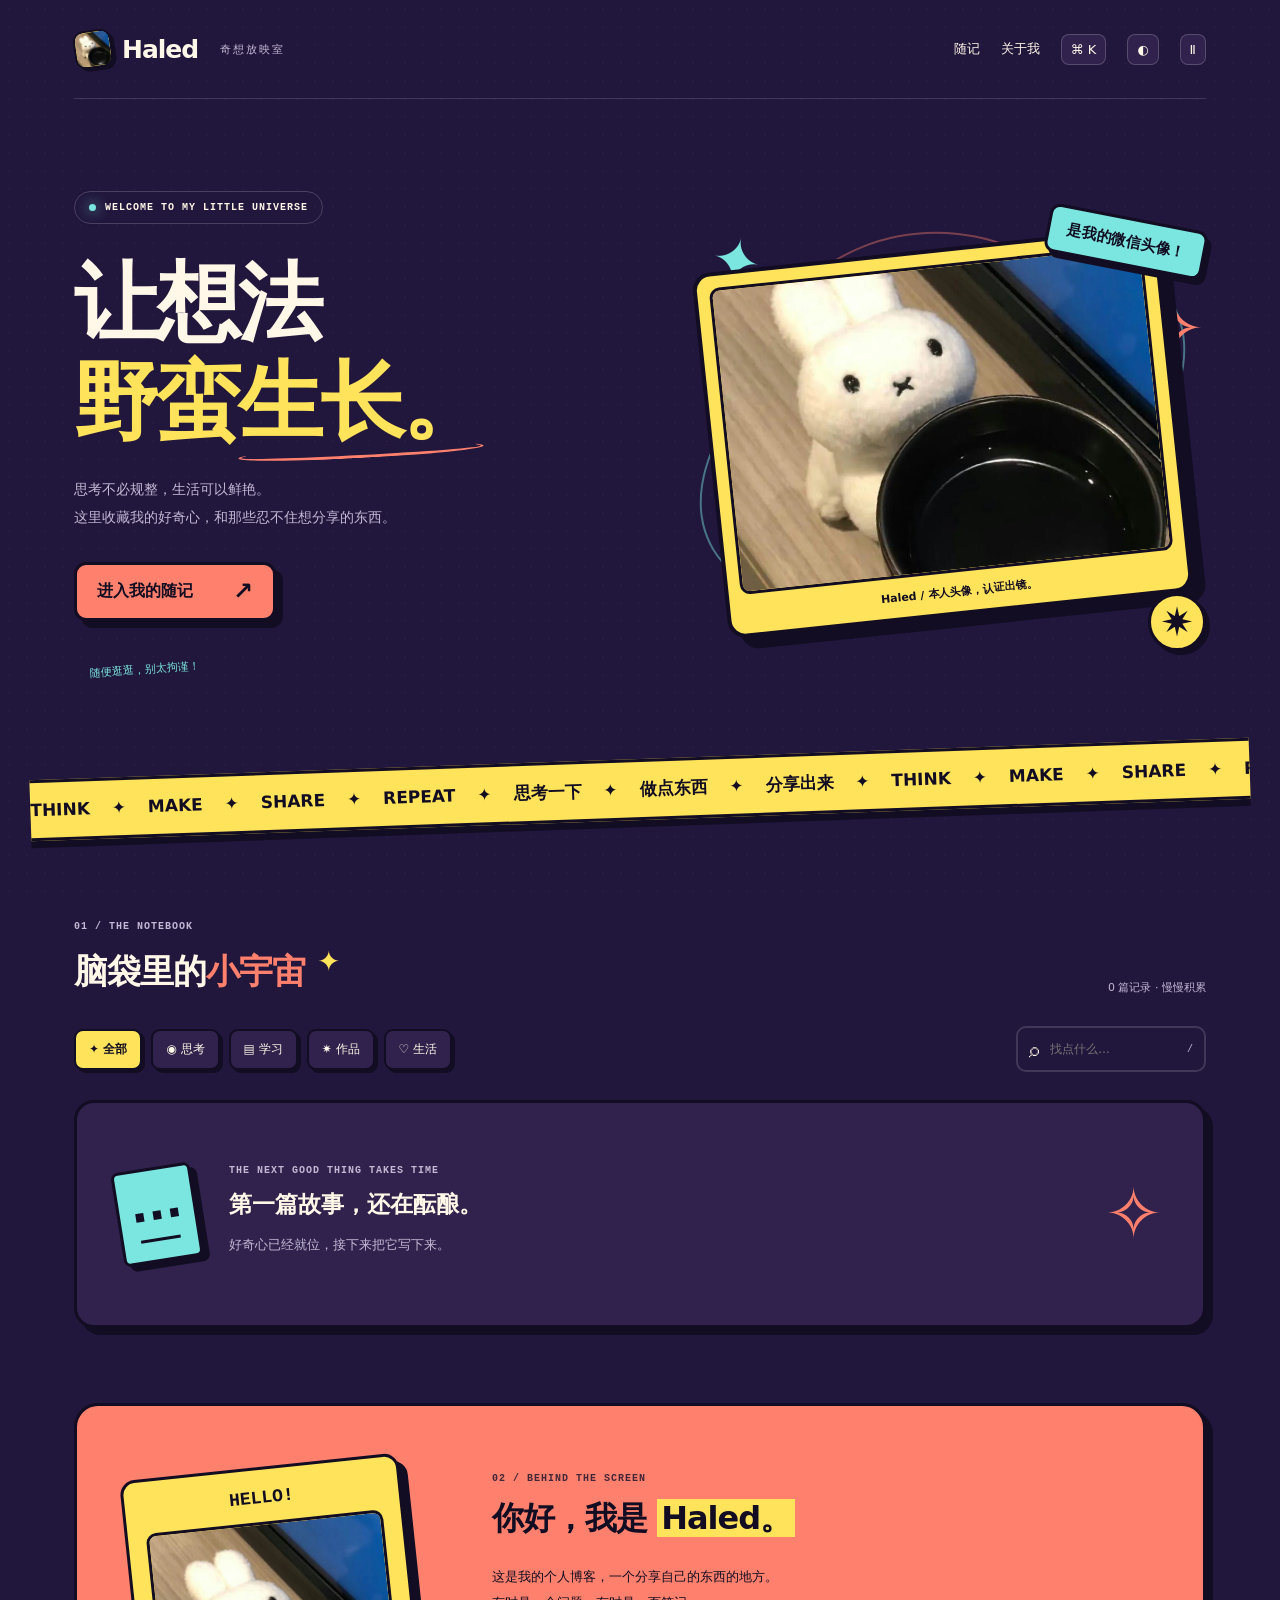
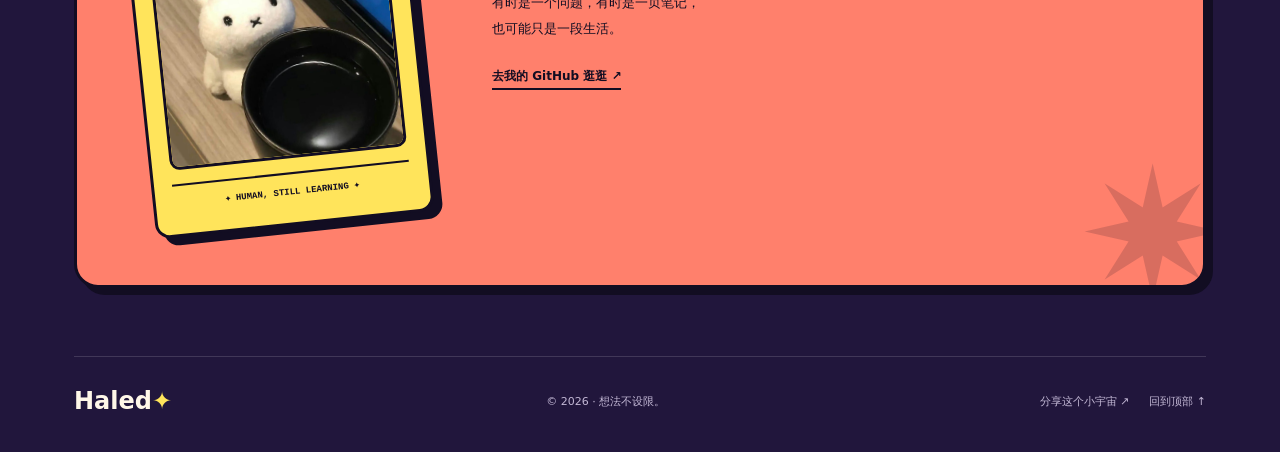
==== commit 4e6827fa: "Personalize homepage with WeChat avatar" ====
--- a/index.html
+++ b/index.html
@@ -1,10 +1,10 @@
 <!doctype html>
 <html lang="zh-CN"><head><meta charset="utf-8"><meta name="viewport" content="width=device-width,initial-scale=1"><meta name="theme-color" content="#21163c"><meta name="description" content="Haled 的奇想放映室。分享思考、学习、作品与生活。"><title>Haled · 奇想放映室</title><link rel="icon" href="./favicon.svg"><link rel="stylesheet" href="./styles.css"></head>
-<body><div class="progress" id="progress"></div><div class="noise" aria-hidden="true"></div><div class="layout"><header><a class="brand" href="#"><span class="logo">H<span>✦</span></span> Haled<span class="brand-sub">奇想放映室</span></a><nav aria-label="主导航"><a href="#writing">随记</a><a href="#about">关于我</a><button id="command-open" aria-label="打开快捷导航">⌘ K</button><button id="theme-toggle" aria-label="切换配色" title="切换配色">◐</button><button id="motion-toggle" aria-label="暂停动画" aria-pressed="false" title="暂停动画">Ⅱ</button></nav></header>
+<body><div class="progress" id="progress"></div><div class="noise" aria-hidden="true"></div><div class="layout"><header><a class="brand" href="#"><span class="logo"><img src="./avatar.jpg" alt="Haled 的微信头像" width="38" height="38"></span> Haled<span class="brand-sub">奇想放映室</span></a><nav aria-label="主导航"><a href="#writing">随记</a><a href="#about">关于我</a><button id="command-open" aria-label="打开快捷导航">⌘ K</button><button id="theme-toggle" aria-label="切换配色" title="切换配色">◐</button><button id="motion-toggle" aria-label="暂停动画" aria-pressed="false" title="暂停动画">Ⅱ</button></nav></header>
 <main><section class="hero"><div class="hero-copy"><span class="pill"><i></i> WELCOME TO MY LITTLE UNIVERSE</span><h1>让想法<br><span class="yellow">野蛮<span class="scribble">生长。</span></span></h1><p>思考不必规整，生活可以鲜艳。<br>这里收藏我的好奇心，和那些忍不住想分享的东西。</p><a href="#writing" class="cta">进入我的随记 <span>↗</span></a><span class="hand-note">随便逛逛，别太拘谨！</span></div>
-<div class="art" aria-label="原创卡通插画：一只带着耳机的黄色小星球，在彩色轨道和贴纸之间漂浮"><div class="orbit orbit-one"></div><div class="orbit orbit-two"></div><span class="spark s1">✦</span><span class="spark s2">✧</span><span class="spark s3">✦</span><div class="sticker sticker-top">100% 好奇心</div><div class="planet"><div class="headphones"></div><div class="face"><i class="eye"></i><i class="eye"></i><span class="mouth"></span><span class="cheek c1"></span><span class="cheek c2"></span></div><span class="planet-shine"></span></div><div class="mini-planet"></div><div class="sticker sticker-bottom">保持一点奇怪！</div><button id="party" class="party" aria-label="发射彩纸" title="点一下，发射彩纸">✷</button><span class="art-caption">CLICK THE STAR. MAKE SOME NOISE.</span></div></section>
+<div class="art avatar-art"><div class="orbit orbit-one"></div><div class="orbit orbit-two"></div><span class="spark s1" aria-hidden="true">✦</span><span class="spark s2" aria-hidden="true">✧</span><div class="sticker sticker-top">是我的微信头像！</div><figure class="avatar-frame"><img src="./avatar.jpg" alt="Haled 的微信头像：白色毛绒兔子与一只黑碗" width="1069" height="1069" fetchpriority="high"><figcaption>Haled / 本人头像，认证出镜。</figcaption></figure><button id="party" class="party" aria-label="发射彩纸" title="点一下，发射彩纸">✷</button></div></section>
 <div class="ticker" aria-hidden="true"><div>THINK ✦ MAKE ✦ SHARE ✦ REPEAT ✦ 思考一下 ✦ 做点东西 ✦ 分享出来 ✦ THINK ✦ MAKE ✦ SHARE ✦ REPEAT ✦ 思考一下 ✦ 做点东西 ✦ 分享出来 ✦</div></div>
 <section id="writing" class="writing"><div class="section-heading"><div><span class="eyebrow">01 / THE NOTEBOOK</span><h2>脑袋里的<span>小宇宙</span><sup>✦</sup></h2></div><span class="count">0 篇记录 · 慢慢积累</span></div><div class="tool-row"><div class="filters" role="group" aria-label="文章分类"><button class="active" data-category="全部" aria-pressed="true">✦ 全部</button><button data-category="思考" aria-pressed="false">◉ 思考</button><button data-category="学习" aria-pressed="false">▤ 学习</button><button data-category="作品" aria-pressed="false">✷ 作品</button><button data-category="生活" aria-pressed="false">♡ 生活</button></div><label class="search"><span>⌕</span><input id="search" type="search" placeholder="找点什么…" aria-label="搜索文章"><kbd>/</kbd></label></div>
 <div class="empty" aria-live="polite"><div class="empty-doodle" aria-hidden="true"><span>···</span></div><div><span class="eyebrow">THE NEXT GOOD THING TAKES TIME</span><h3 id="empty-title">第一篇故事，还在酝酿。</h3><p id="empty-text">好奇心已经就位，接下来把它写下来。</p><button id="reset" hidden>清除筛选 ↗</button></div><span class="empty-star" aria-hidden="true">✧</span></div></section>
-<section id="about" class="about"><div class="about-badge"><span>HELLO!</span><strong>H.</strong><div>✦ HUMAN, STILL LEARNING ✦</div></div><div class="about-copy"><span class="eyebrow">02 / BEHIND THE SCREEN</span><h2>你好，我是 <span>Haled。</span></h2><p>这是我的个人博客，一个分享自己的东西的地方。<br>有时是一个问题，有时是一页笔记，<br>也可能只是一段生活。</p><a class="github" href="https://github.com/Haojia-Du" target="_blank" rel="noreferrer">去我的 GitHub 逛逛 ↗</a></div><span class="about-star" aria-hidden="true">✷</span></section>
-</main><footer><a class="footer-logo" href="#">Haled<span>✦</span></a><span>© <span id="year">2026</span> · 想法不设限。</span><div><button id="copy-link">分享这个小宇宙 ↗</button><a href="#">回到顶部 ↑</a></div></footer></div><div id="toast" role="status"></div><dialog id="command"><form method="dialog"><div class="dialog-head"><strong>想去哪儿？</strong><button aria-label="关闭快捷导航">Esc ×</button></div></form><a href="#writing">✦ 浏览随记 <span>↵</span></a><a href="#about">◉ 关于 Haled <span>↵</span></a><a href="https://github.com/Haojia-Du" target="_blank" rel="noreferrer">↗ GitHub <span>↵</span></a><p>Ctrl / ⌘ + K 打开 · Esc 关闭</p></dialog><script src="./app.js"></script></body></html>
+<section id="about" class="about"><div class="about-badge"><span>HELLO!</span><img class="about-avatar" src="./avatar.jpg" alt="Haled 的微信头像" width="1069" height="1069" loading="lazy"><div>✦ HUMAN, STILL LEARNING ✦</div></div><div class="about-copy"><span class="eyebrow">02 / BEHIND THE SCREEN</span><h2>你好，我是 <span>Haled。</span></h2><p>这是我的个人博客，一个分享自己的东西的地方。<br>有时是一个问题，有时是一页笔记，<br>也可能只是一段生活。</p><a class="github" href="https://github.com/Haojia-Du" target="_blank" rel="noreferrer">去我的 GitHub 逛逛 ↗</a></div><span class="about-star" aria-hidden="true">✷</span></section>
+</main><footer><a class="footer-logo" href="#">Haled<span>✦</span></a><span>© <span id="year">2026</span> · 想法不设限。</span><div><button id="copy-link">分享这个小宇宙 ↗</button><a href="#">回到顶部 ↑</a></div></footer></div><div id="toast" role="status"></div><dialog id="command"><form method="dialog"><div class="dialog-head"><strong>想去哪儿？</strong><button aria-label="关闭快捷导航">Esc ×</button></div></form><a href="#writing">✦ 浏览随记 <span>↵</span></a><a href="#about">◉ 关于 Haled <span>↵</span></a><a href="https://github.com/Haojia-Du" target="_blank" rel="noreferrer">↗ GitHub <span>↵</span></a><p>Ctrl / ⌘ + K 打开 · Esc 关闭</p></dialog><script src="./app.js"></script></body></html>
--- a/styles.css
+++ b/styles.css
@@ -1,3 +1,3 @@
 :root{--bg:#21163c;--ink:#fff7e8;--muted:#c3b8d5;--edge:#120d22;--yellow:#ffe45b;--coral:#ff806c;--cyan:#7ae6df;--panel:#30224c;--shadow:7px 7px 0 var(--edge);color-scheme:dark}*{box-sizing:border-box}html{scroll-behavior:smooth;scroll-padding-top:24px}body{margin:0;background:var(--bg);color:var(--ink);font-family:"Microsoft YaHei","PingFang SC",system-ui,sans-serif;-webkit-font-smoothing:antialiased}a{color:inherit;text-decoration:none}button,input{font:inherit}button{color:inherit;cursor:pointer}button,a,input{touch-action:manipulation}a:focus-visible,button:focus-visible,input:focus-visible{outline:3px solid var(--cyan);outline-offset:5px}.layout{max-width:1220px;padding:0 44px;margin:auto}.noise{position:fixed;inset:0;pointer-events:none;z-index:-1;background:radial-gradient(#fff2 1px,transparent 1px);background-size:18px 18px;opacity:.18}.progress{position:fixed;top:0;left:0;height:4px;background:var(--yellow);z-index:100;width:0}header{display:flex;align-items:center;justify-content:space-between;padding:30px 0;border-bottom:1px solid #ffffff25}.brand{display:flex;align-items:center;gap:10px;font-size:25px;font-weight:900;letter-spacing:-1px}.logo{display:grid;place-items:center;position:relative;background:var(--yellow);color:var(--edge);border:2px solid var(--edge);width:38px;height:38px;border-radius:11px;transform:rotate(-8deg);box-shadow:3px 3px 0 var(--edge)}.logo>span{position:absolute;right:-8px;top:-10px;color:var(--coral);font-size:22px;-webkit-text-stroke:1px var(--edge)}.brand-sub{color:var(--muted);font-size:11px;font-weight:400;margin-left:12px;letter-spacing:2px}nav{display:flex;gap:21px;align-items:center;font-size:13px}nav>a:hover{color:var(--yellow)}nav button{background:var(--panel);border:1px solid #ffffff30;border-radius:8px;padding:7px 9px}nav button:hover{background:var(--coral);color:var(--edge)}.hero{display:grid;grid-template-columns:1.1fr 1fr;align-items:center;gap:25px;min-height:660px;padding:66px 0 72px}.pill{display:inline-flex;gap:9px;align-items:center;font:700 10px monospace;letter-spacing:1px;border:1px solid #ffffff30;border-radius:30px;padding:10px 14px}.pill i{width:7px;height:7px;background:var(--cyan);border-radius:50%;box-shadow:0 0 14px var(--cyan)}h1{font-size:clamp(50px,6.8vw,85px);letter-spacing:-3px;line-height:1.17;margin:29px 0 24px;font-weight:900}.yellow{color:var(--yellow)}.scribble{position:relative}.scribble:after{content:"";position:absolute;left:0;right:0;bottom:-7px;height:9px;border:3px solid var(--coral);border-top:0;border-radius:50%;transform:rotate(-3deg)}.hero-copy p{font-size:14px;line-height:2;color:var(--muted);margin-bottom:31px}.cta{display:inline-flex;gap:40px;background:var(--coral);color:var(--edge);font-weight:800;padding:16px 20px;border:3px solid var(--edge);border-radius:12px;box-shadow:var(--shadow);transition:transform .2s,box-shadow .2s}.cta:hover{transform:translate(4px,4px);box-shadow:3px 3px 0 var(--edge)}.cta span{font-size:24px;line-height:20px}.hand-note{display:block;transform:rotate(-4deg);margin:25px 0 0 15px;font-size:11px;color:var(--cyan)}.art{position:relative;height:450px;isolation:isolate}.orbit{position:absolute;inset:75px 2px;border:2px solid #7ae6df75;border-radius:50%;transform:rotate(-27deg)}.orbit-two{inset:33px 64px;border-color:#ff806c65;transform:rotate(33deg)}.planet{position:absolute;inset:95px 75px 90px;background:var(--yellow);border:5px solid var(--edge);border-radius:45% 48% 44% 46%;box-shadow:12px 14px 0 var(--edge),inset -19px -15px 0 #efb849;transform:rotate(-9deg);animation:float 5s ease-in-out infinite}.face{position:absolute;inset:95px 40px 35px;display:flex;justify-content:center;gap:42px}.eye{width:15px;height:30px;background:var(--edge);border-radius:50%}.mouth{position:absolute;top:40px;left:calc(50% - 18px);width:36px;height:22px;border:4px solid var(--edge);border-top:0;border-radius:0 0 40px 40px}.cheek{position:absolute;top:29px;width:28px;height:13px;background:var(--coral);border-radius:50%}.c1{left:0}.c2{right:0}.headphones{position:absolute;top:-23px;left:12%;width:76%;height:160px;border:14px solid var(--edge);border-bottom:0;border-radius:100px 100px 0 0;z-index:-1}.headphones:before,.headphones:after{content:"";position:absolute;top:95px;width:34px;height:70px;background:var(--coral);border:5px solid var(--edge);border-radius:13px}.headphones:before{left:-29px}.headphones:after{right:-29px}.planet-shine{position:absolute;top:34px;left:45px;width:38px;height:16px;border-radius:50%;background:#fff8;transform:rotate(-35deg)}.spark{position:absolute;line-height:1;color:var(--cyan);font-size:60px}.s1{top:30px;left:32px;transform:rotate(12deg)}.s2{top:90px;right:1px;color:var(--coral);font-size:76px}.s3{bottom:28px;left:62px;color:var(--yellow);font-size:36px}.sticker{position:absolute;z-index:3;padding:12px 17px;font-weight:900;font-size:15px;border:3px solid var(--edge);box-shadow:5px 5px 0 var(--edge);color:var(--edge)}.sticker-top{top:34px;right:38px;background:var(--cyan);transform:rotate(11deg);border-radius:10px}.sticker-bottom{bottom:46px;left:2px;background:var(--coral);transform:rotate(-10deg);border-radius:7px}.mini-planet{position:absolute;right:9px;bottom:80px;width:69px;height:69px;border-radius:50%;background:#bc9aff;border:4px solid var(--edge);box-shadow:5px 5px 0 var(--edge)}.mini-planet:after{content:"";position:absolute;inset:22px -23px;border:6px solid var(--cyan);border-radius:50%;transform:rotate(-25deg)}.party{position:absolute;right:83px;bottom:7px;width:58px;height:58px;border:3px solid var(--edge);border-radius:50%;background:var(--yellow);color:var(--edge);font-size:40px;box-shadow:4px 4px 0 var(--edge);transition:transform .25s}.party:hover{transform:rotate(45deg) scale(1.08)}.art-caption{position:absolute;bottom:-26px;left:75px;font:9px monospace;color:var(--muted);letter-spacing:1px}.ticker{margin:0 -44px;background:var(--yellow);color:var(--edge);border-block:3px solid var(--edge);overflow:hidden;transform:rotate(-2deg);box-shadow:0 7px 0 var(--edge)}.ticker>div{width:max-content;padding:16px 0;font-size:17px;font-weight:900;word-spacing:16px;animation:marquee 30s linear infinite}.writing{padding:94px 0 75px}.section-heading{display:flex;justify-content:space-between;align-items:end;margin-bottom:31px}.eyebrow{font:700 10px monospace;letter-spacing:1px;color:var(--muted)}h2{font-size:34px;letter-spacing:-1px;margin:12px 0 0}.section-heading h2 span{color:var(--coral)}h2 sup{color:var(--yellow);font-size:28px;margin-left:12px}.count{font-size:11px;color:var(--muted)}.tool-row{display:flex;justify-content:space-between;gap:20px;align-items:center}.filters{display:flex;flex-wrap:wrap;gap:9px}.filters button{background:var(--panel);border:2px solid var(--edge);border-radius:9px;padding:10px 13px;font-size:12px;box-shadow:3px 3px 0 var(--edge);transition:transform .2s}.filters button:hover{transform:translateY(-3px)}.filters button.active{background:var(--yellow);color:var(--edge);font-weight:800}.filters button[data-category="思考"].active{background:var(--coral)}.filters button[data-category="学习"].active{background:var(--cyan)}.filters button[data-category="作品"].active{background:#bc9aff}.filters button[data-category="生活"].active{background:#ffb4d6}.search{display:flex;gap:9px;align-items:center;border:2px solid #ffffff25;border-radius:10px;padding:9px 11px;max-width:210px}.search>span{font-size:20px}.search input{background:none;border:0;color:var(--ink);outline:none;width:130px;font-size:12px}.search kbd{color:var(--muted);font-size:10px}.empty{position:relative;display:flex;gap:32px;align-items:center;margin-top:28px;padding:55px 40px;background:var(--panel);border:3px solid var(--edge);border-radius:20px;box-shadow:var(--shadow)}.empty h3{font-size:23px;margin:12px 0}.empty p{font-size:13px;color:var(--muted);line-height:1.8}.empty-doodle{flex-shrink:0;width:80px;height:95px;border:3px solid var(--edge);border-radius:7px;background:var(--cyan);color:var(--edge);transform:rotate(-9deg);box-shadow:6px 6px 0 var(--edge);display:grid;place-items:center;font-size:46px;font-weight:900}.empty-doodle:after{content:"";position:absolute;left:17px;right:17px;bottom:18px;border-top:3px solid var(--edge)}.empty-star{margin-left:auto;color:var(--coral);font-size:70px}.empty button{border:0;border-bottom:1px solid var(--cyan);background:none;color:var(--cyan);padding:4px 0;font-size:12px}.about{position:relative;display:grid;grid-template-columns:280px 1fr;gap:75px;background:var(--coral);color:var(--edge);padding:60px;border:3px solid var(--edge);border-radius:24px;box-shadow:var(--shadow);margin-bottom:68px;overflow:hidden}.about-badge{background:var(--yellow);border:3px solid var(--edge);box-shadow:8px 8px 0 var(--edge);border-radius:15px;text-align:center;transform:rotate(-6deg);padding:18px}.about-badge>span{font:900 18px monospace}.about-badge strong{display:block;font-size:104px;line-height:1.3}.about-badge>div{font:700 9px monospace;padding:12px 0 4px;border-top:2px solid var(--edge)}.about .eyebrow{color:#422639}.about h2{font-size:32px}.about h2>span{background:var(--yellow);padding:0 4px}.about p{font-size:13px;line-height:2;margin:23px 0}.github{font-size:12px;font-weight:800;border-bottom:2px solid var(--edge);padding-bottom:5px}.about-star{position:absolute;right:-25px;bottom:-54px;font-size:180px;opacity:.16}footer{display:flex;align-items:center;justify-content:space-between;gap:24px;padding:30px 0 36px;border-top:1px solid #ffffff25;font-size:11px;color:var(--muted)}.footer-logo{font-size:24px;font-weight:900;color:var(--ink)}.footer-logo span{color:var(--yellow)}footer>div{display:flex;gap:20px}footer button{background:none;color:var(--muted);border:0;padding:0;font-size:11px}#toast{position:fixed;bottom:25px;left:50%;transform:translate(-50%,20px);background:var(--yellow);color:var(--edge);border:3px solid var(--edge);border-radius:12px;padding:12px 20px;font-size:13px;z-index:100;opacity:0;pointer-events:none;transition:.25s}#toast.show{opacity:1;transform:translate(-50%,0)}dialog{width:min(450px,90vw);background:var(--panel);color:var(--ink);border:3px solid var(--edge);border-radius:18px;padding:24px;box-shadow:9px 9px 0 var(--edge)}dialog::backdrop{background:#120d22cc;backdrop-filter:blur(6px)}.dialog-head{display:flex;justify-content:space-between;align-items:center;margin-bottom:20px}.dialog-head button{border:0;border-radius:6px;background:var(--bg);padding:6px 9px;color:var(--muted);font-size:10px}dialog>a{display:flex;justify-content:space-between;padding:16px 12px;border-radius:8px}dialog>a:hover{background:var(--yellow);color:var(--edge)}dialog p{font-size:10px;color:var(--muted);padding:12px}.confetti{position:fixed;top:-20px;width:12px;height:18px;z-index:200;pointer-events:none;animation:fall 1.9s ease-in forwards}body.light{--bg:#fff2d9;--ink:#241735;--muted:#675472;--panel:#f4d7e3;color-scheme:light}body.light header,body.light footer{border-color:#21163c30}body.light .search{border-color:#21163c40}@keyframes float{50%{transform:translateY(-16px) rotate(-5deg)}}@keyframes marquee{to{transform:translateX(-50%)}}@keyframes fall{to{transform:translateY(110vh) rotate(540deg);opacity:.6}}body.paused *,body.paused *:before,body.paused *:after{animation-play-state:paused!important}body.paused .confetti{display:none}@media(max-width:900px){.layout{padding:0 25px}.brand-sub{display:none}.hero{gap:0;min-height:580px}.art{height:380px}.planet{inset:100px 35px 80px}.face{inset:70px 22px 24px;gap:35px}.sticker-top{right:0;font-size:12px}.sticker-bottom{left:-10px;font-size:12px}.about{grid-template-columns:210px 1fr;gap:40px;padding:40px}.ticker{margin-inline:-25px}.tool-row{flex-wrap:wrap}.search{max-width:none}.search input{width:170px}.art-caption{left:10px}.orbit{inset:70px -15px}}@media(max-width:600px){.layout{padding:0 20px}header{padding:21px 0}.brand{font-size:23px}nav{gap:11px}nav>a{font-size:11px}#command-open{display:none}nav button{padding:6px;font-size:12px}.hero{grid-template-columns:1fr;padding:45px 0 48px}.hero h1{font-size:61px;letter-spacing:-3px}.hero-copy p{font-size:12px}.art{height:370px;margin:35px auto 15px;width: min(100%,390px)}.planet{inset:90px 65px 70px}.face{inset:70px 25px 25px}.sticker-top{right:10px}.sticker-bottom{left:6px}.art-caption{bottom:-16px;left:30px}.party{bottom:0;right:75px}.ticker{margin-inline:-20px}.writing{padding:68px 0 50px}.section-heading{align-items:start;gap:15px;flex-direction:column}h2{font-size:29px}.filters{gap:8px}.filters button{padding:9px 10px;font-size:11px}.search{width:100%}.search input{flex:1;width:0}.empty{padding:29px 23px;gap:21px}.empty-doodle{width:49px;height:65px;font-size:31px}.empty h3{font-size:18px}.empty .eyebrow{font-size:8px}.empty-star{display:none}.about{grid-template-columns:1fr;gap:38px;padding:34px 27px;margin-bottom:44px}.about-badge{width:185px;margin:auto}.about-badge strong{font-size:85px}.about h2{font-size:27px}footer{flex-wrap:wrap;gap:20px}footer>div{width:100%;justify-content:space-between}}@media(prefers-reduced-motion:reduce){html{scroll-behavior:auto}*,*:before,*:after{animation:none!important;transition:none!important}.confetti{display:none}}
-
 body{overflow-x:clip}
+.logo img{width:100%;height:100%;object-fit:cover;border-radius:8px}.avatar-frame{position:absolute;inset:48px 30px 35px;margin:0;padding:12px 12px 0;background:var(--yellow);border:4px solid var(--edge);border-radius:18px;box-shadow:12px 12px 0 var(--edge);transform:rotate(-6deg);animation:avatar-float 6s ease-in-out infinite}.avatar-frame img{display:block;width:100%;height:calc(100% - 39px);object-fit:cover;border:3px solid var(--edge);border-radius:10px}.avatar-frame figcaption{color:var(--edge);text-align:center;font-size:11px;font-weight:800;padding:12px 0}.avatar-art .sticker-top{top:16px;right:0}.avatar-art .party{bottom:0;right:0;z-index:4}.about-avatar{display:block;width:100%;height:auto;aspect-ratio:1;object-fit:cover;border:3px solid var(--edge);border-radius:10px;margin:14px 0}.about-badge>div{line-height:1.5}@keyframes avatar-float{50%{transform:translateY(-10px) rotate(-3deg)}}@media(max-width:600px){.avatar-frame{inset:35px 25px 25px}.avatar-art{height:390px}.avatar-art .sticker-top{right:0;top:7px}.about-badge{width:220px}}
